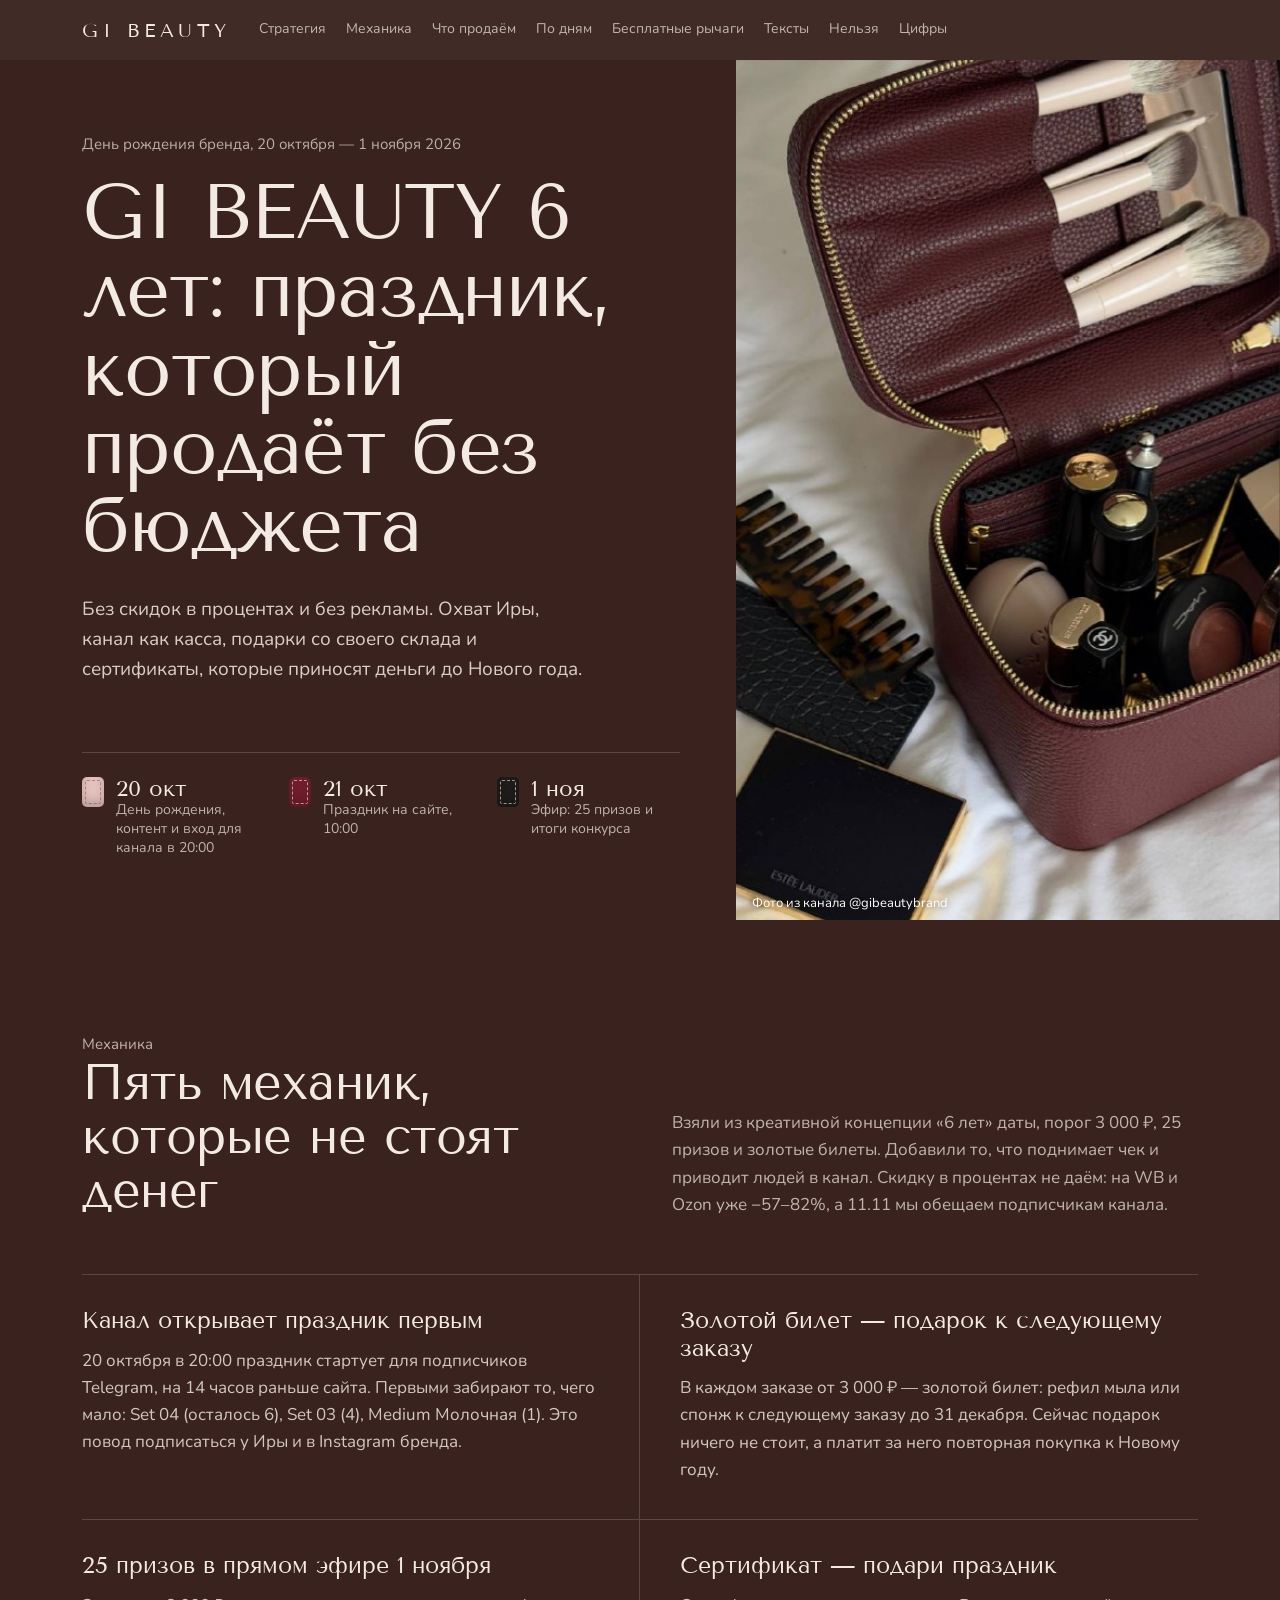
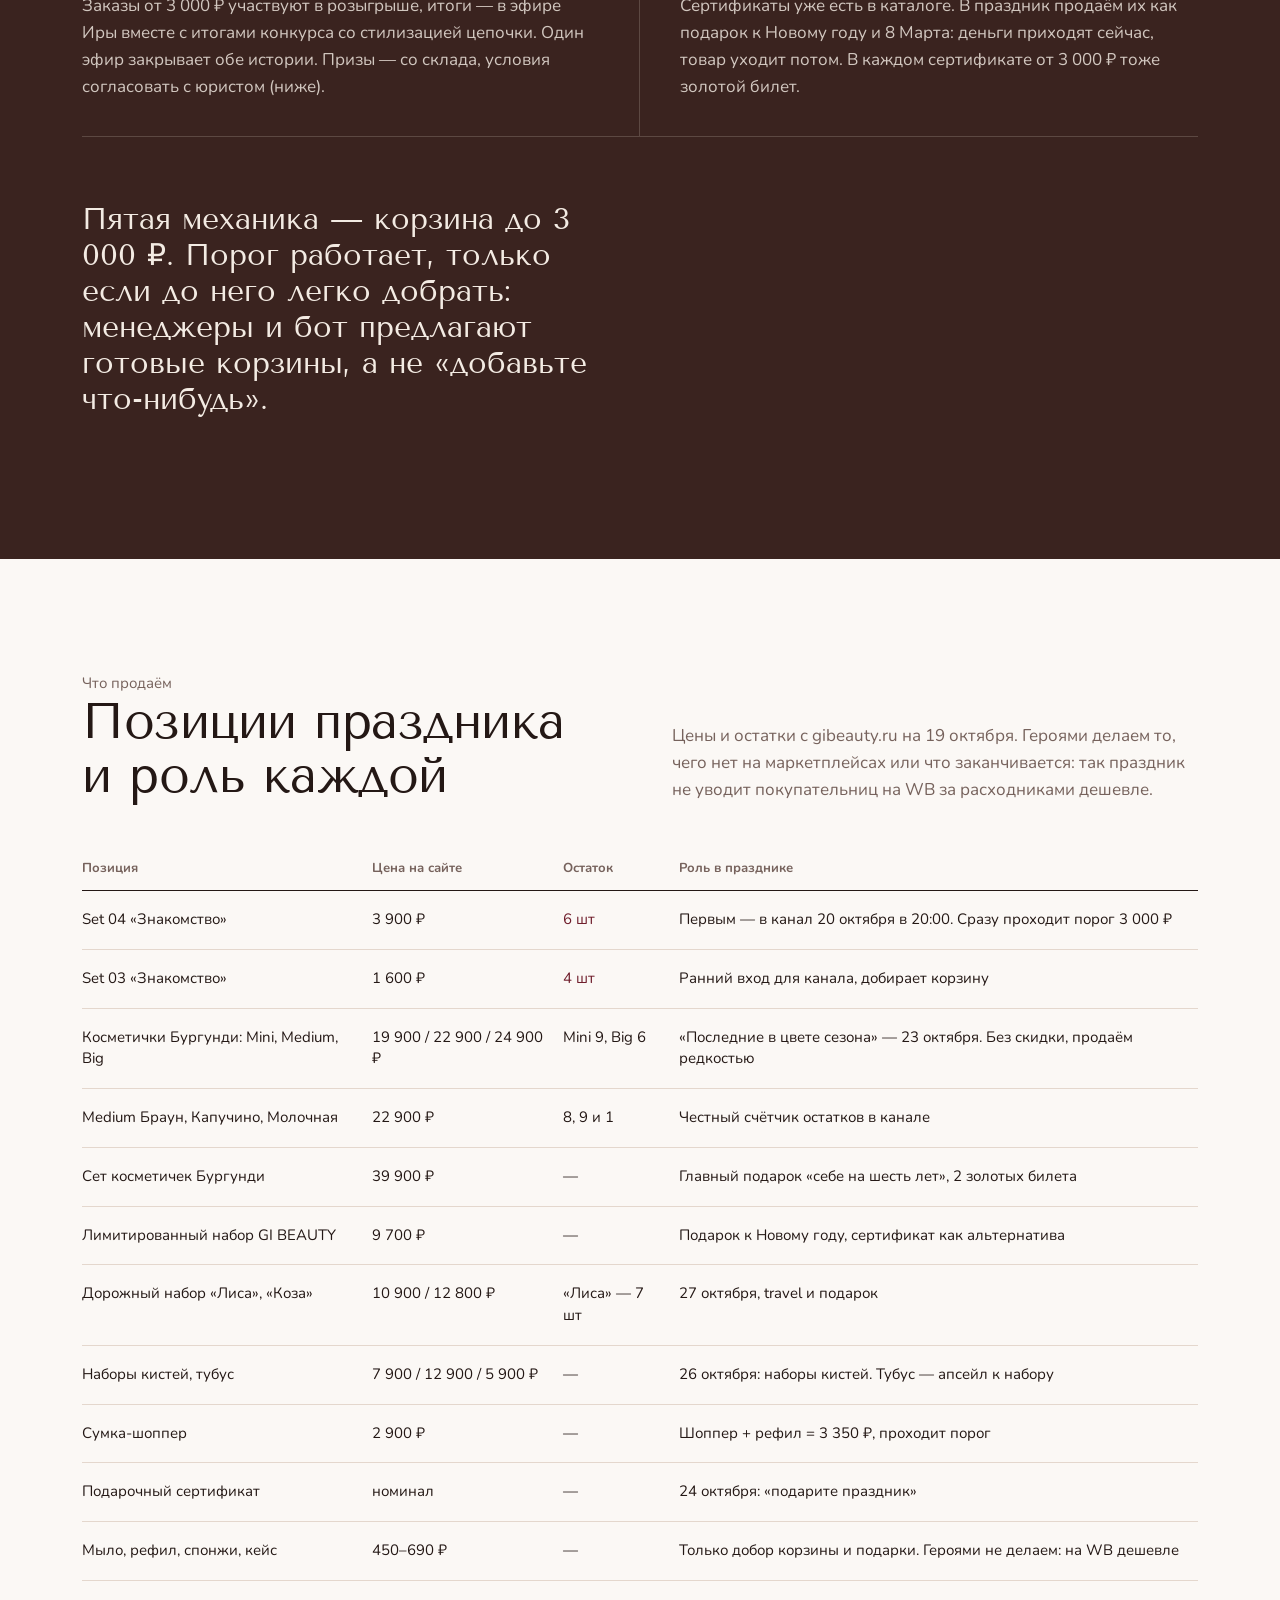
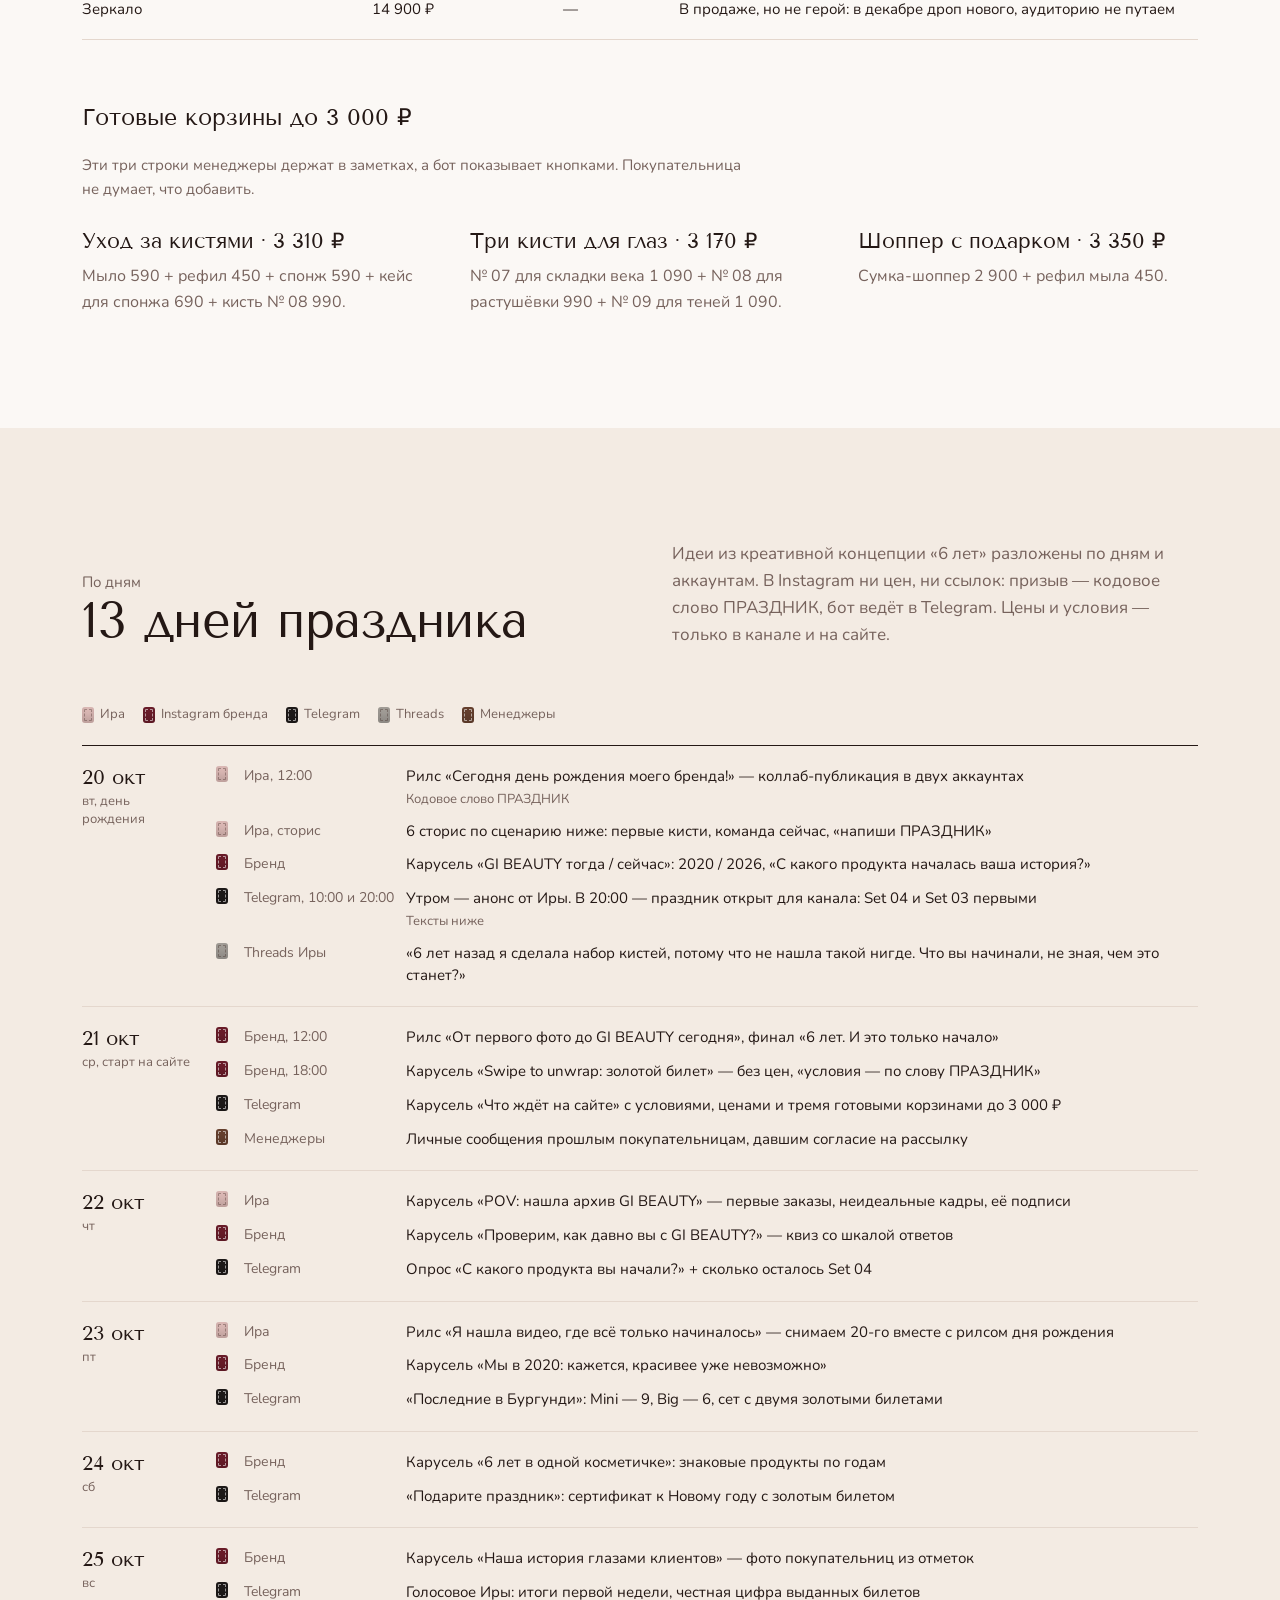
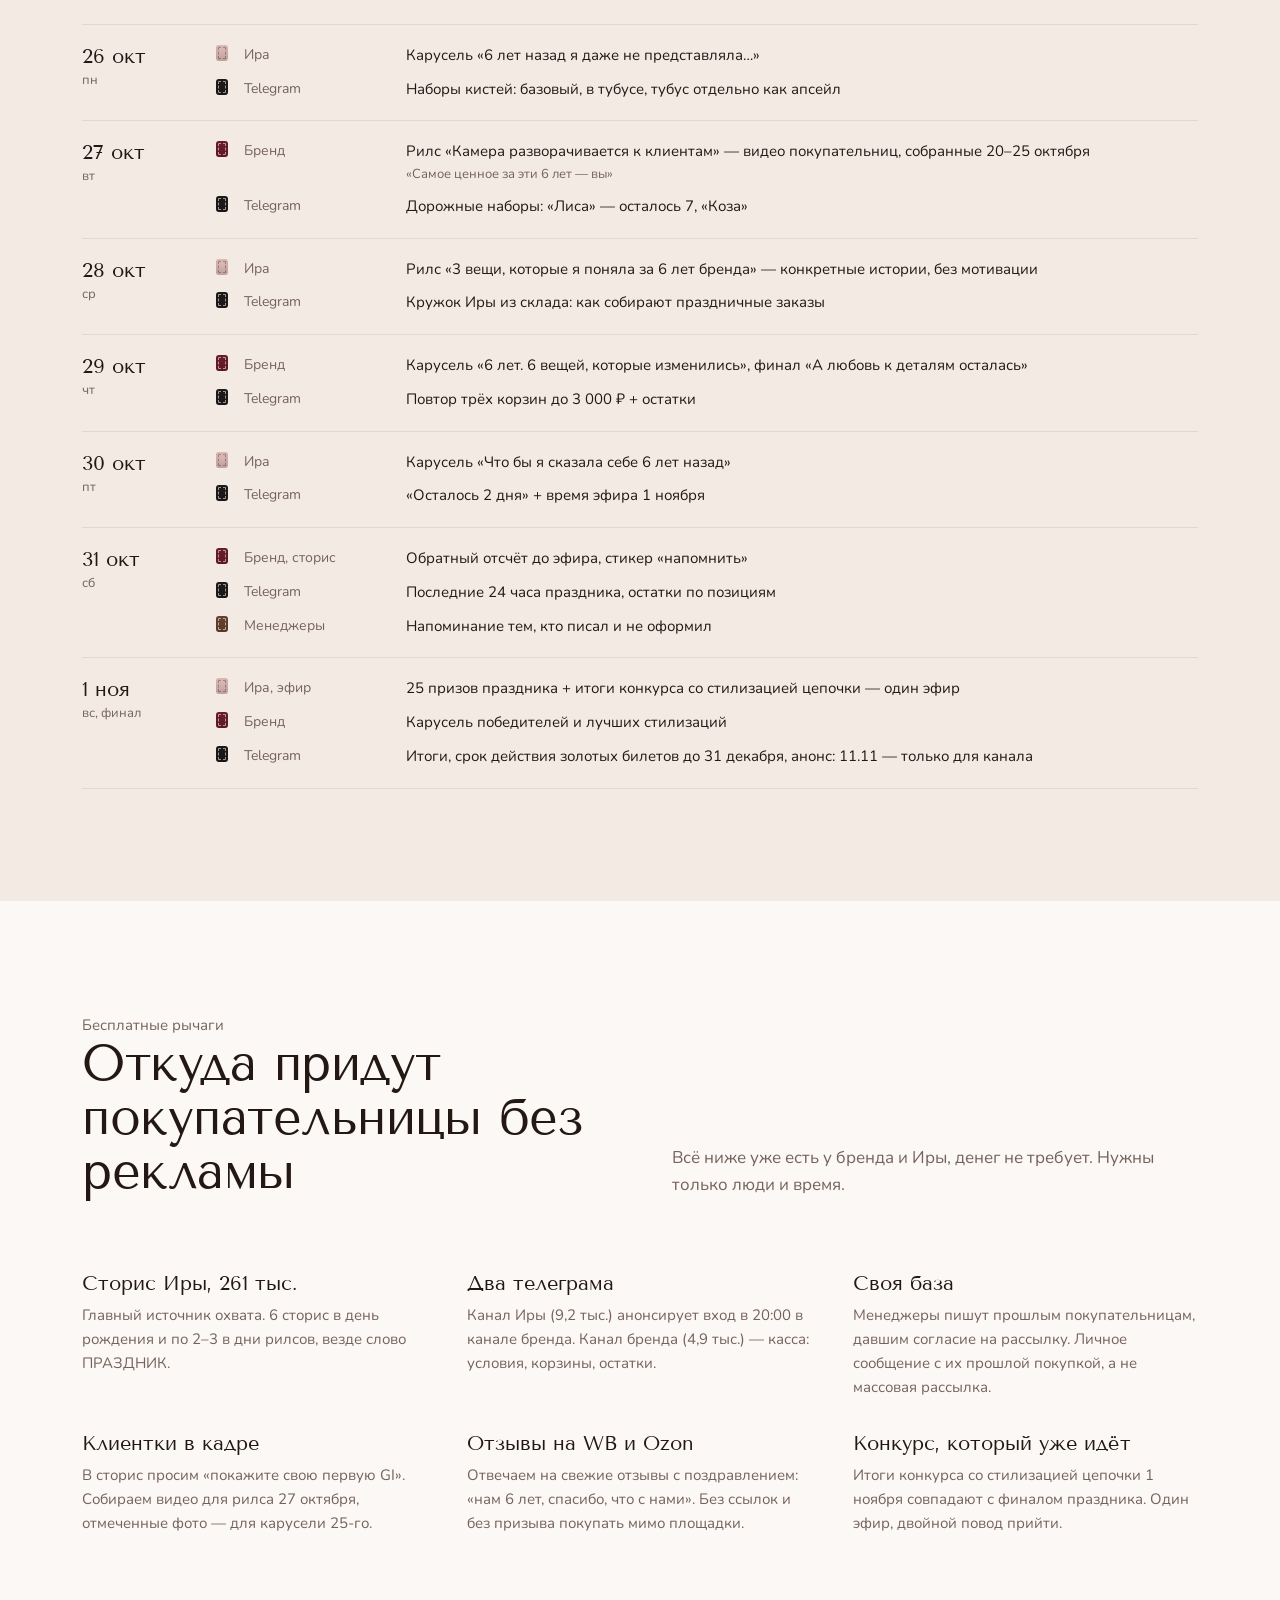
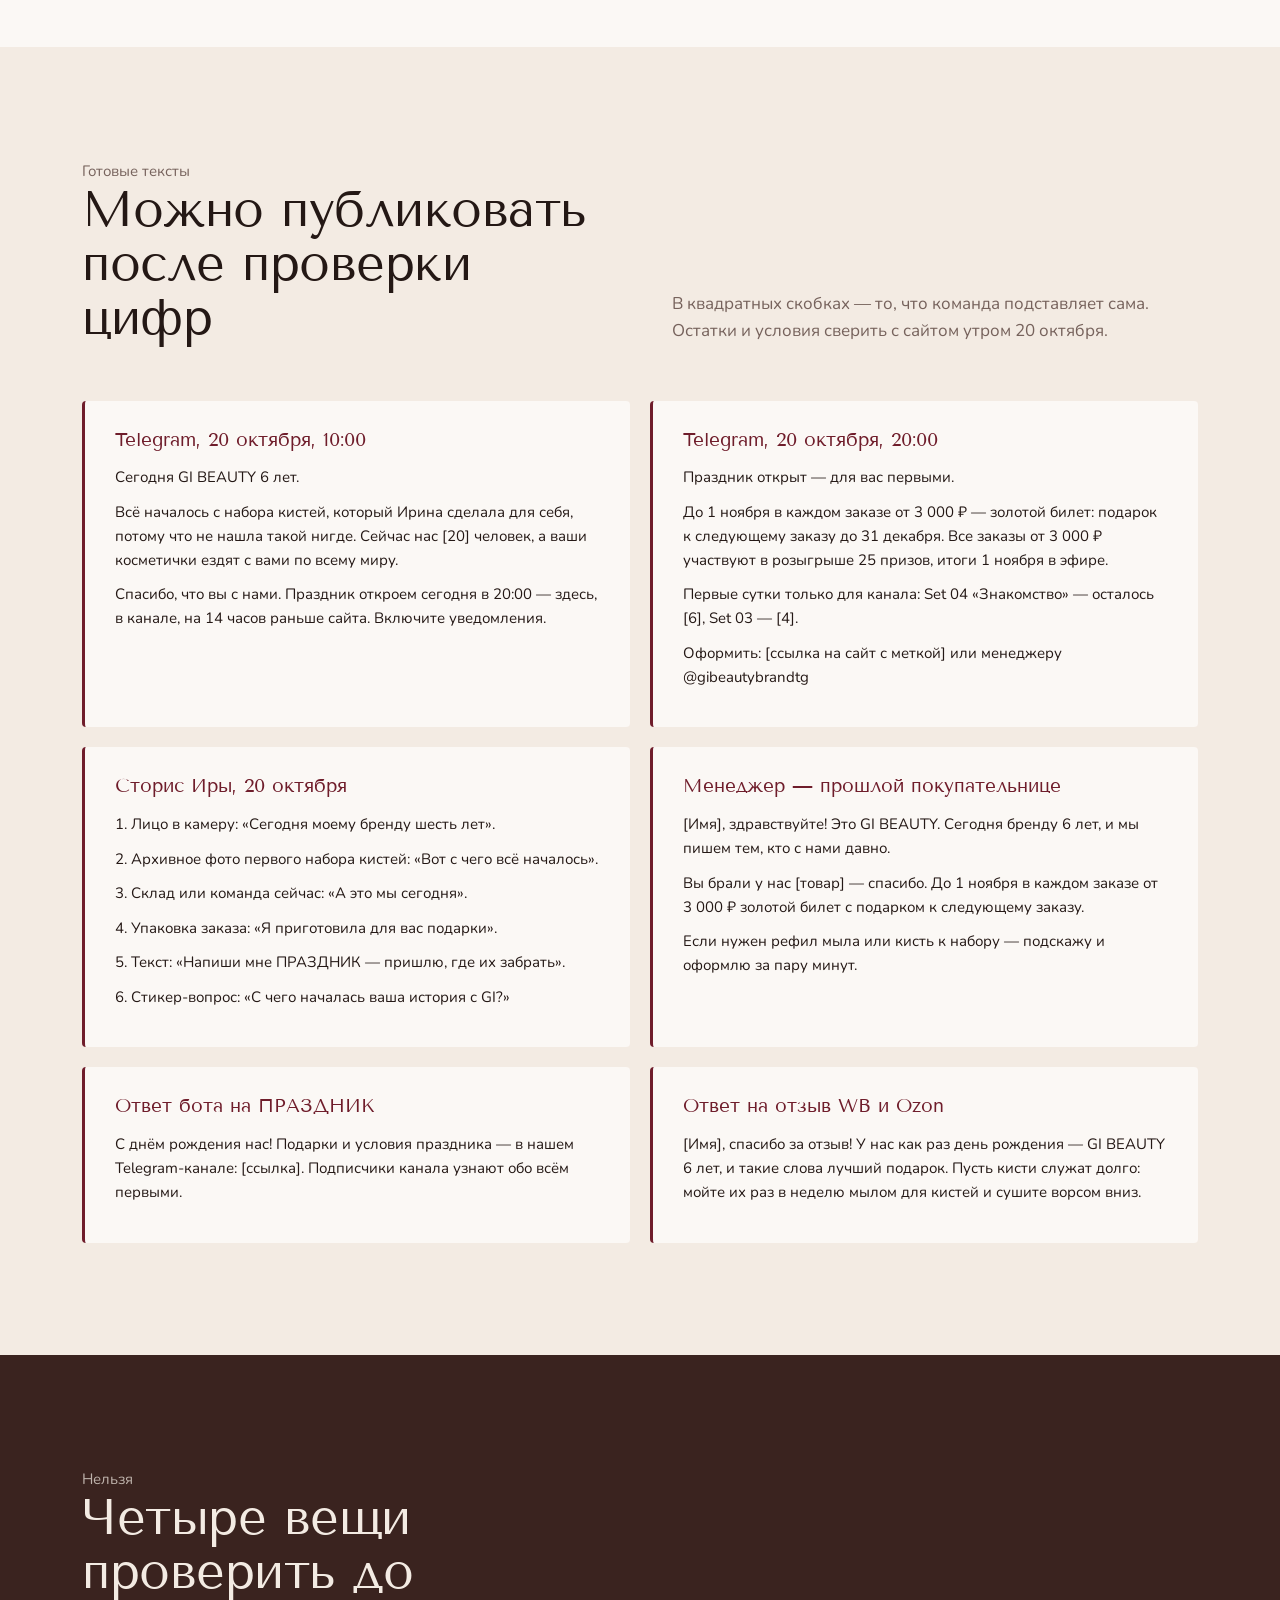
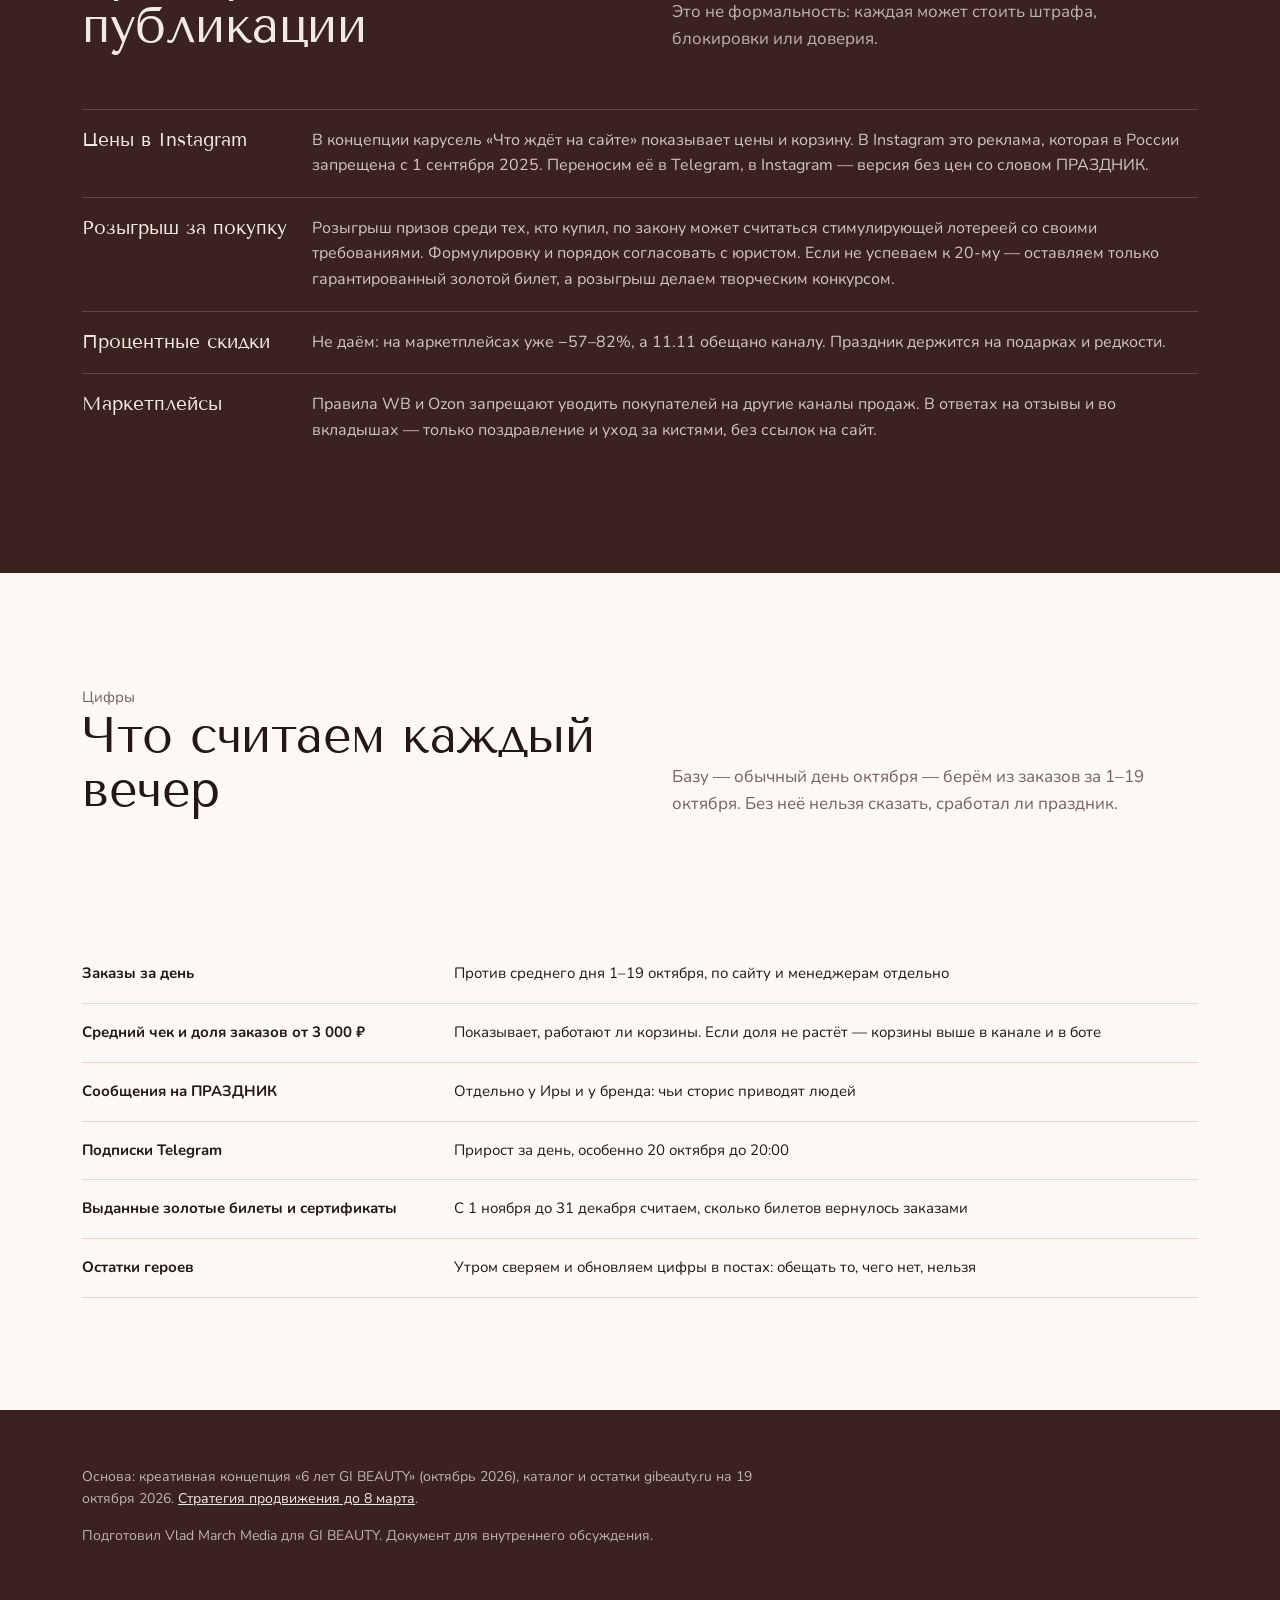
==== 6-let.html @ 8de752f3 "6 лет бренду: план праздника 20.10–1.11 Co-Authored-By: Claude Opus 5.5 <noreply@anthropic.com>" ====
<!doctype html>
<html lang="ru">
<head>
<meta charset="utf-8">
<meta name="viewport" content="width=device-width, initial-scale=1">
<meta name="robots" content="noindex, nofollow">
<title>GI BEAUTY — 6 лет</title>
<meta name="description" content="План дня рождения GI BEAUTY 20 октября — 1 ноября 2026: механики без бюджета, позиции, контент по дням и готовые тексты.">
<link rel="preconnect" href="https://fonts.googleapis.com">
<link rel="preconnect" href="https://fonts.gstatic.com" crossorigin>
<link href="https://fonts.googleapis.com/css2?family=Nunito:wght@400;600;700&family=Tenor+Sans&display=swap" rel="stylesheet">
<link rel="stylesheet" href="style.css?v=6">
</head>
<body>

<header class="top">
  <div class="wrap top-in">
    <a class="mark" href="index.html">GI BEAUTY</a>
    <nav class="nav" aria-label="Разделы">
      <a href="index.html">Стратегия</a>
      <a href="#mech">Механика</a>
      <a href="#items">Что продаём</a>
      <a href="#days-bd">По дням</a>
      <a href="#free">Бесплатные рычаги</a>
      <a href="#texts">Тексты</a>
      <a href="#risks">Нельзя</a>
      <a href="#count">Цифры</a>
    </nav>
  </div>
</header>

<main id="top">

<section class="hero" style="padding:0">
  <div class="hero-in">
    <div class="hero-text">
      <div>
        <p class="hero-kicker">День рождения бренда, 20 октября — 1 ноября 2026</p>
        <h1>GI BEAUTY 6 лет: праздник, который продаёт без бюджета</h1>
        <p class="hero-lead">Без скидок в процентах и без рекламы. Охват Иры, канал как касса, подарки со своего склада и сертификаты, которые приносят деньги до Нового года.</p>
      </div>
      <div class="strip" aria-label="Ключевые даты">
        <div><i class="sw c-ira light"></i><p><b>20 окт</b><span>День рождения, контент и вход для канала в 20:00</span></p></div>
        <div><i class="sw c-ig"></i><p><b>21 окт</b><span>Праздник на сайте, 10:00</span></p></div>
        <div><i class="sw c-tg"></i><p><b>1 ноя</b><span>Эфир: 25 призов и итоги конкурса</span></p></div>
      </div>
    </div>
    <figure class="hero-photo" style="margin:0">
      <img src="img/burgundy-open.jpg" alt="Открытая бордовая косметичка GI BEAUTY с косметикой" width="641" height="800">
      <figcaption>Фото из канала @gibeautybrand</figcaption>
    </figure>
  </div>
</section>

<!-- МЕХАНИКА -->
<section class="dark" id="mech">
  <div class="wrap">
    <div class="sec-head">
      <div><p class="chapter">Механика</p><h2>Пять механик, которые не стоят денег</h2></div>
      <p>Взяли из креативной концепции «6 лет» даты, порог 3 000 ₽, 25 призов и золотые билеты. Добавили то, что поднимает чек и приводит людей в канал. Скидку в процентах не даём: на WB и Ozon уже −57–82%, а 11.11 мы обещаем подписчикам канала.</p>
    </div>
    <div class="theses">
      <article>
        <h3>Канал открывает праздник первым</h3>
        <p>20 октября в 20:00 праздник стартует для подписчиков Telegram, на 14 часов раньше сайта. Первыми забирают то, чего мало: Set 04 (осталось 6), Set 03 (4), Medium Молочная (1). Это повод подписаться у Иры и в Instagram бренда.</p>
      </article>
      <article>
        <h3>Золотой билет — подарок к следующему заказу</h3>
        <p>В каждом заказе от 3 000 ₽ — золотой билет: рефил мыла или спонж к следующему заказу до 31 декабря. Сейчас подарок ничего не стоит, а платит за него повторная покупка к Новому году.</p>
      </article>
      <article>
        <h3>25 призов в прямом эфире 1 ноября</h3>
        <p>Заказы от 3 000 ₽ участвуют в розыгрыше, итоги — в эфире Иры вместе с итогами конкурса со стилизацией цепочки. Один эфир закрывает обе истории. Призы — со склада, условия согласовать с юристом (ниже).</p>
      </article>
      <article>
        <h3>Сертификат — подари праздник</h3>
        <p>Сертификаты уже есть в каталоге. В праздник продаём их как подарок к Новому году и 8 Марта: деньги приходят сейчас, товар уходит потом. В каждом сертификате от 3 000 ₽ тоже золотой билет.</p>
      </article>
    </div>
    <p class="statement" style="font-size:clamp(22px,2.4vw,30px)">Пятая механика — корзина до 3 000 ₽. Порог работает, только если до него легко добрать: менеджеры и бот предлагают готовые корзины, а не «добавьте что-нибудь».</p>
  </div>
</section>

<!-- ЧТО ПРОДАЁМ -->
<section id="items">
  <div class="wrap">
    <div class="sec-head">
      <div><p class="chapter">Что продаём</p><h2>Позиции праздника и роль каждой</h2></div>
      <p>Цены и остатки с gibeauty.ru на 19 октября. Героями делаем то, чего нет на маркетплейсах или что заканчивается: так праздник не уводит покупательниц на WB за расходниками дешевле.</p>
    </div>
    <div class="table-scroll">
      <table>
        <thead><tr><th>Позиция</th><th>Цена на сайте</th><th>Остаток</th><th>Роль в празднике</th></tr></thead>
        <tbody>
          <tr><td>Set 04 «Знакомство»</td><td>3 900 ₽</td><td class="bad">6 шт</td><td>Первым — в канал 20 октября в 20:00. Сразу проходит порог 3 000 ₽</td></tr>
          <tr><td>Set 03 «Знакомство»</td><td>1 600 ₽</td><td class="bad">4 шт</td><td>Ранний вход для канала, добирает корзину</td></tr>
          <tr><td>Косметички Бургунди: Mini, Medium, Big</td><td>19 900 / 22 900 / 24 900 ₽</td><td>Mini 9, Big 6</td><td>«Последние в цвете сезона» — 23 октября. Без скидки, продаём редкостью</td></tr>
          <tr><td>Medium Браун, Капучино, Молочная</td><td>22 900 ₽</td><td>8, 9 и 1</td><td>Честный счётчик остатков в канале</td></tr>
          <tr><td>Сет косметичек Бургунди</td><td>39 900 ₽</td><td>—</td><td>Главный подарок «себе на шесть лет», 2 золотых билета</td></tr>
          <tr><td>Лимитированный набор GI BEAUTY</td><td>9 700 ₽</td><td>—</td><td>Подарок к Новому году, сертификат как альтернатива</td></tr>
          <tr><td>Дорожный набор «Лиса», «Коза»</td><td>10 900 / 12 800 ₽</td><td>«Лиса» — 7 шт</td><td>27 октября, travel и подарок</td></tr>
          <tr><td>Наборы кистей, тубус</td><td>7 900 / 12 900 / 5 900 ₽</td><td>—</td><td>26 октября: наборы кистей. Тубус — апсейл к набору</td></tr>
          <tr><td>Сумка-шоппер</td><td>2 900 ₽</td><td>—</td><td>Шоппер + рефил = 3 350 ₽, проходит порог</td></tr>
          <tr><td>Подарочный сертификат</td><td>номинал</td><td>—</td><td>24 октября: «подарите праздник»</td></tr>
          <tr><td>Мыло, рефил, спонжи, кейс</td><td>450–690 ₽</td><td>—</td><td>Только добор корзины и подарки. Героями не делаем: на WB дешевле</td></tr>
          <tr><td>Зеркало</td><td>14 900 ₽</td><td>—</td><td>В продаже, но не герой: в декабре дроп нового, аудиторию не путаем</td></tr>
        </tbody>
      </table>
    </div>

    <div class="ladder" style="margin-top:64px">
      <h3>Готовые корзины до 3 000 ₽</h3>
      <p class="note">Эти три строки менеджеры держат в заметках, а бот показывает кнопками. Покупательница не думает, что добавить.</p>
      <div class="mech" style="margin-top:28px">
        <div><h3>Уход за кистями · 3 310 ₽</h3><p>Мыло 590 + рефил 450 + спонж 590 + кейс для спонжа 690 + кисть № 08 990.</p></div>
        <div><h3>Три кисти для глаз · 3 170 ₽</h3><p>№ 07 для складки века 1 090 + № 08 для растушёвки 990 + № 09 для теней 1 090.</p></div>
        <div><h3>Шоппер с подарком · 3 350 ₽</h3><p>Сумка-шоппер 2 900 + рефил мыла 450.</p></div>
      </div>
    </div>
  </div>
</section>

<!-- ПО ДНЯМ -->
<section class="cream" id="days-bd">
  <div class="wrap">
    <div class="sec-head">
      <div><p class="chapter">По дням</p><h2>13 дней праздника</h2></div>
      <p>Идеи из креативной концепции «6 лет» разложены по дням и аккаунтам. В Instagram ни цен, ни ссылок: призыв — кодовое слово ПРАЗДНИК, бот ведёт в Telegram. Цены и условия — только в канале и на сайте.</p>
    </div>
    <div class="legend">
      <span><i class="sw sm c-ira light"></i>Ира</span>
      <span><i class="sw sm c-ig"></i>Instagram бренда</span>
      <span><i class="sw sm c-tg"></i>Telegram</span>
      <span><i class="sw sm c-th light"></i>Threads</span>
      <span><i class="sw sm c-pro"></i>Менеджеры</span>
    </div>
    <div class="days">
      <div class="day"><div class="day-date">20 окт<small>вт, день рождения</small></div><div class="items">
        <div class="item"><i class="sw sm c-ira light"></i><span class="where">Ира, 12:00</span><div>Рилс «Сегодня день рождения моего бренда!» — коллаб-публикация в двух аккаунтах<span class="cta">Кодовое слово ПРАЗДНИК</span></div></div>
        <div class="item"><i class="sw sm c-ira light"></i><span class="where">Ира, сторис</span><div>6 сторис по сценарию ниже: первые кисти, команда сейчас, «напиши ПРАЗДНИК»</div></div>
        <div class="item"><i class="sw sm c-ig"></i><span class="where">Бренд</span><div>Карусель «GI BEAUTY тогда / сейчас»: 2020 / 2026, «С какого продукта началась ваша история?»</div></div>
        <div class="item"><i class="sw sm c-tg"></i><span class="where">Telegram, 10:00 и 20:00</span><div>Утром — анонс от Иры. В 20:00 — праздник открыт для канала: Set 04 и Set 03 первыми<span class="cta">Тексты ниже</span></div></div>
        <div class="item"><i class="sw sm c-th light"></i><span class="where">Threads Иры</span><div>«6 лет назад я сделала набор кистей, потому что не нашла такой нигде. Что вы начинали, не зная, чем это станет?»</div></div>
      </div></div>
      <div class="day"><div class="day-date">21 окт<small>ср, старт на сайте</small></div><div class="items">
        <div class="item"><i class="sw sm c-ig"></i><span class="where">Бренд, 12:00</span><div>Рилс «От первого фото до GI BEAUTY сегодня», финал «6 лет. И это только начало»</div></div>
        <div class="item"><i class="sw sm c-ig"></i><span class="where">Бренд, 18:00</span><div>Карусель «Swipe to unwrap: золотой билет» — без цен, «условия — по слову ПРАЗДНИК»</div></div>
        <div class="item"><i class="sw sm c-tg"></i><span class="where">Telegram</span><div>Карусель «Что ждёт на сайте» с условиями, ценами и тремя готовыми корзинами до 3 000 ₽</div></div>
        <div class="item"><i class="sw sm c-pro"></i><span class="where">Менеджеры</span><div>Личные сообщения прошлым покупательницам, давшим согласие на рассылку</div></div>
      </div></div>
      <div class="day"><div class="day-date">22 окт<small>чт</small></div><div class="items">
        <div class="item"><i class="sw sm c-ira light"></i><span class="where">Ира</span><div>Карусель «POV: нашла архив GI BEAUTY» — первые заказы, неидеальные кадры, её подписи</div></div>
        <div class="item"><i class="sw sm c-ig"></i><span class="where">Бренд</span><div>Карусель «Проверим, как давно вы с GI BEAUTY?» — квиз со шкалой ответов</div></div>
        <div class="item"><i class="sw sm c-tg"></i><span class="where">Telegram</span><div>Опрос «С какого продукта вы начали?» + сколько осталось Set 04</div></div>
      </div></div>
      <div class="day"><div class="day-date">23 окт<small>пт</small></div><div class="items">
        <div class="item"><i class="sw sm c-ira light"></i><span class="where">Ира</span><div>Рилс «Я нашла видео, где всё только начиналось» — снимаем 20-го вместе с рилсом дня рождения</div></div>
        <div class="item"><i class="sw sm c-ig"></i><span class="where">Бренд</span><div>Карусель «Мы в 2020: кажется, красивее уже невозможно»</div></div>
        <div class="item"><i class="sw sm c-tg"></i><span class="where">Telegram</span><div>«Последние в Бургунди»: Mini — 9, Big — 6, сет с двумя золотыми билетами</div></div>
      </div></div>
      <div class="day"><div class="day-date">24 окт<small>сб</small></div><div class="items">
        <div class="item"><i class="sw sm c-ig"></i><span class="where">Бренд</span><div>Карусель «6 лет в одной косметичке»: знаковые продукты по годам</div></div>
        <div class="item"><i class="sw sm c-tg"></i><span class="where">Telegram</span><div>«Подарите праздник»: сертификат к Новому году с золотым билетом</div></div>
      </div></div>
      <div class="day"><div class="day-date">25 окт<small>вс</small></div><div class="items">
        <div class="item"><i class="sw sm c-ig"></i><span class="where">Бренд</span><div>Карусель «Наша история глазами клиентов» — фото покупательниц из отметок</div></div>
        <div class="item"><i class="sw sm c-tg"></i><span class="where">Telegram</span><div>Голосовое Иры: итоги первой недели, честная цифра выданных билетов</div></div>
      </div></div>
      <div class="day"><div class="day-date">26 окт<small>пн</small></div><div class="items">
        <div class="item"><i class="sw sm c-ira light"></i><span class="where">Ира</span><div>Карусель «6 лет назад я даже не представляла…»</div></div>
        <div class="item"><i class="sw sm c-tg"></i><span class="where">Telegram</span><div>Наборы кистей: базовый, в тубусе, тубус отдельно как апсейл</div></div>
      </div></div>
      <div class="day"><div class="day-date">27 окт<small>вт</small></div><div class="items">
        <div class="item"><i class="sw sm c-ig"></i><span class="where">Бренд</span><div>Рилс «Камера разворачивается к клиентам» — видео покупательниц, собранные 20–25 октября<span class="cta">«Самое ценное за эти 6 лет — вы»</span></div></div>
        <div class="item"><i class="sw sm c-tg"></i><span class="where">Telegram</span><div>Дорожные наборы: «Лиса» — осталось 7, «Коза»</div></div>
      </div></div>
      <div class="day"><div class="day-date">28 окт<small>ср</small></div><div class="items">
        <div class="item"><i class="sw sm c-ira light"></i><span class="where">Ира</span><div>Рилс «3 вещи, которые я поняла за 6 лет бренда» — конкретные истории, без мотивации</div></div>
        <div class="item"><i class="sw sm c-tg"></i><span class="where">Telegram</span><div>Кружок Иры из склада: как собирают праздничные заказы</div></div>
      </div></div>
      <div class="day"><div class="day-date">29 окт<small>чт</small></div><div class="items">
        <div class="item"><i class="sw sm c-ig"></i><span class="where">Бренд</span><div>Карусель «6 лет. 6 вещей, которые изменились», финал «А любовь к деталям осталась»</div></div>
        <div class="item"><i class="sw sm c-tg"></i><span class="where">Telegram</span><div>Повтор трёх корзин до 3 000 ₽ + остатки</div></div>
      </div></div>
      <div class="day"><div class="day-date">30 окт<small>пт</small></div><div class="items">
        <div class="item"><i class="sw sm c-ira light"></i><span class="where">Ира</span><div>Карусель «Что бы я сказала себе 6 лет назад»</div></div>
        <div class="item"><i class="sw sm c-tg"></i><span class="where">Telegram</span><div>«Осталось 2 дня» + время эфира 1 ноября</div></div>
      </div></div>
      <div class="day"><div class="day-date">31 окт<small>сб</small></div><div class="items">
        <div class="item"><i class="sw sm c-ig"></i><span class="where">Бренд, сторис</span><div>Обратный отсчёт до эфира, стикер «напомнить»</div></div>
        <div class="item"><i class="sw sm c-tg"></i><span class="where">Telegram</span><div>Последние 24 часа праздника, остатки по позициям</div></div>
        <div class="item"><i class="sw sm c-pro"></i><span class="where">Менеджеры</span><div>Напоминание тем, кто писал и не оформил</div></div>
      </div></div>
      <div class="day"><div class="day-date">1 ноя<small>вс, финал</small></div><div class="items">
        <div class="item"><i class="sw sm c-ira light"></i><span class="where">Ира, эфир</span><div>25 призов праздника + итоги конкурса со стилизацией цепочки — один эфир</div></div>
        <div class="item"><i class="sw sm c-ig"></i><span class="where">Бренд</span><div>Карусель победителей и лучших стилизаций</div></div>
        <div class="item"><i class="sw sm c-tg"></i><span class="where">Telegram</span><div>Итоги, срок действия золотых билетов до 31 декабря, анонс: 11.11 — только для канала</div></div>
      </div></div>
    </div>
  </div>
</section>

<!-- БЕСПЛАТНЫЕ РЫЧАГИ -->
<section id="free">
  <div class="wrap">
    <div class="sec-head">
      <div><p class="chapter">Бесплатные рычаги</p><h2>Откуда придут покупательницы без рекламы</h2></div>
      <p>Всё ниже уже есть у бренда и Иры, денег не требует. Нужны только люди и время.</p>
    </div>
    <div class="auto">
      <div><h3>Сторис Иры, 261 тыс.</h3><p>Главный источник охвата. 6 сторис в день рождения и по 2–3 в дни рилсов, везде слово ПРАЗДНИК.</p></div>
      <div><h3>Два телеграма</h3><p>Канал Иры (9,2 тыс.) анонсирует вход в 20:00 в канале бренда. Канал бренда (4,9 тыс.) — касса: условия, корзины, остатки.</p></div>
      <div><h3>Своя база</h3><p>Менеджеры пишут прошлым покупательницам, давшим согласие на рассылку. Личное сообщение с их прошлой покупкой, а не массовая рассылка.</p></div>
      <div><h3>Клиентки в кадре</h3><p>В сторис просим «покажите свою первую GI». Собираем видео для рилса 27 октября, отмеченные фото — для карусели 25-го.</p></div>
      <div><h3>Отзывы на WB и Ozon</h3><p>Отвечаем на свежие отзывы с поздравлением: «нам 6 лет, спасибо, что с нами». Без ссылок и без призыва покупать мимо площадки.</p></div>
      <div><h3>Конкурс, который уже идёт</h3><p>Итоги конкурса со стилизацией цепочки 1 ноября совпадают с финалом праздника. Один эфир, двойной повод прийти.</p></div>
    </div>
  </div>
</section>

<!-- ТЕКСТЫ -->
<section class="cream" id="texts">
  <div class="wrap">
    <div class="sec-head">
      <div><p class="chapter">Готовые тексты</p><h2>Можно публиковать после проверки цифр</h2></div>
      <p>В квадратных скобках — то, что команда подставляет сама. Остатки и условия сверить с сайтом утром 20 октября.</p>
    </div>
    <div class="copies">
      <article class="copy">
        <h3>Telegram, 20 октября, 10:00</h3>
        <p>Сегодня GI BEAUTY 6 лет.</p>
        <p>Всё началось с набора кистей, который Ирина сделала для себя, потому что не нашла такой нигде. Сейчас нас [20] человек, а ваши косметички ездят с вами по всему миру.</p>
        <p>Спасибо, что вы с нами. Праздник откроем сегодня в 20:00 — здесь, в канале, на 14 часов раньше сайта. Включите уведомления.</p>
      </article>
      <article class="copy">
        <h3>Telegram, 20 октября, 20:00</h3>
        <p>Праздник открыт — для вас первыми.</p>
        <p>До 1 ноября в каждом заказе от 3 000 ₽ — золотой билет: подарок к следующему заказу до 31 декабря. Все заказы от 3 000 ₽ участвуют в розыгрыше 25 призов, итоги 1 ноября в эфире.</p>
        <p>Первые сутки только для канала: Set 04 «Знакомство» — осталось [6], Set 03 — [4].</p>
        <p>Оформить: [ссылка на сайт с меткой] или менеджеру @gibeautybrandtg</p>
      </article>
      <article class="copy">
        <h3>Сторис Иры, 20 октября</h3>
        <p>1. Лицо в камеру: «Сегодня моему бренду шесть лет».</p>
        <p>2. Архивное фото первого набора кистей: «Вот с чего всё началось».</p>
        <p>3. Склад или команда сейчас: «А это мы сегодня».</p>
        <p>4. Упаковка заказа: «Я приготовила для вас подарки».</p>
        <p>5. Текст: «Напиши мне ПРАЗДНИК — пришлю, где их забрать».</p>
        <p>6. Стикер-вопрос: «С чего началась ваша история с GI?»</p>
      </article>
      <article class="copy">
        <h3>Менеджер — прошлой покупательнице</h3>
        <p>[Имя], здравствуйте! Это GI BEAUTY. Сегодня бренду 6 лет, и мы пишем тем, кто с нами давно.</p>
        <p>Вы брали у нас [товар] — спасибо. До 1 ноября в каждом заказе от 3 000 ₽ золотой билет с подарком к следующему заказу.</p>
        <p>Если нужен рефил мыла или кисть к набору — подскажу и оформлю за пару минут.</p>
      </article>
      <article class="copy">
        <h3>Ответ бота на ПРАЗДНИК</h3>
        <p>С днём рождения нас! Подарки и условия праздника — в нашем Telegram-канале: [ссылка]. Подписчики канала узнают обо всём первыми.</p>
      </article>
      <article class="copy">
        <h3>Ответ на отзыв WB и Ozon</h3>
        <p>[Имя], спасибо за отзыв! У нас как раз день рождения — GI BEAUTY 6 лет, и такие слова лучший подарок. Пусть кисти служат долго: мойте их раз в неделю мылом для кистей и сушите ворсом вниз.</p>
      </article>
    </div>
  </div>
</section>

<!-- НЕЛЬЗЯ -->
<section class="dark" id="risks">
  <div class="wrap">
    <div class="sec-head">
      <div><p class="chapter">Нельзя</p><h2>Четыре вещи проверить до публикации</h2></div>
      <p>Это не формальность: каждая может стоить штрафа, блокировки или доверия.</p>
    </div>
    <ul class="rules">
      <li><b>Цены в Instagram</b><span>В концепции карусель «Что ждёт на сайте» показывает цены и корзину. В Instagram это реклама, которая в России запрещена с 1 сентября 2025. Переносим её в Telegram, в Instagram — версия без цен со словом ПРАЗДНИК.</span></li>
      <li><b>Розыгрыш за покупку</b><span>Розыгрыш призов среди тех, кто купил, по закону может считаться стимулирующей лотереей со своими требованиями. Формулировку и порядок согласовать с юристом. Если не успеваем к 20-му — оставляем только гарантированный золотой билет, а розыгрыш делаем творческим конкурсом.</span></li>
      <li><b>Процентные скидки</b><span>Не даём: на маркетплейсах уже −57–82%, а 11.11 обещано каналу. Праздник держится на подарках и редкости.</span></li>
      <li><b>Маркетплейсы</b><span>Правила WB и Ozon запрещают уводить покупателей на другие каналы продаж. В ответах на отзывы и во вкладышах — только поздравление и уход за кистями, без ссылок на сайт.</span></li>
    </ul>
  </div>
</section>

<!-- ЦИФРЫ -->
<section id="count">
  <div class="wrap">
    <div class="sec-head">
      <div><p class="chapter">Цифры</p><h2>Что считаем каждый вечер</h2></div>
      <p>Базу — обычный день октября — берём из заказов за 1–19 октября. Без неё нельзя сказать, сработал ли праздник.</p>
    </div>
    <div class="table-scroll">
      <table class="decide">
        <tbody>
          <tr><td>Заказы за день</td><td>Против среднего дня 1–19 октября, по сайту и менеджерам отдельно</td></tr>
          <tr><td>Средний чек и доля заказов от 3 000 ₽</td><td>Показывает, работают ли корзины. Если доля не растёт — корзины выше в канале и в боте</td></tr>
          <tr><td>Сообщения на ПРАЗДНИК</td><td>Отдельно у Иры и у бренда: чьи сторис приводят людей</td></tr>
          <tr><td>Подписки Telegram</td><td>Прирост за день, особенно 20 октября до 20:00</td></tr>
          <tr><td>Выданные золотые билеты и сертификаты</td><td>С 1 ноября до 31 декабря считаем, сколько билетов вернулось заказами</td></tr>
          <tr><td>Остатки героев</td><td>Утром сверяем и обновляем цифры в постах: обещать то, чего нет, нельзя</td></tr>
        </tbody>
      </table>
    </div>
  </div>
</section>

</main>

<footer>
  <div class="wrap">
    <p>Основа: креативная концепция «6 лет GI BEAUTY» (октябрь 2026), каталог и остатки gibeauty.ru на 19 октября 2026. <a href="index.html">Стратегия продвижения до 8 марта</a>.</p>
    <p>Подготовил Vlad March Media для GI BEAUTY. Документ для внутреннего обсуждения.</p>
  </div>
</footer>

</body>
</html>
---- style.css ----
:root {
  --choc: #3a231f;
  --choc-2: #4b2f29;
  --cream: #f3ebe3;
  --paper: #fbf8f5;
  --burgundy: #6f1d2b;
  --camel: #b4875f;
  --ink: #241815;
  --muted: #76625c;
  --line: #e4d7cd;
  --line-dark: rgba(243, 235, 227, 0.18);

  /* кожа: цвета косметичек из каталога */
  --leather-burgundy: #6f1d2b;
  --leather-black: #1f1b1a;
  --leather-cappuccino: #a6846c;
  --leather-white: #efe8df;
  --leather-brown: #6b4330;
  --leather-grey: #a9a49e;
  --leather-pink: #e5c1bd;
  --leather-beige: #d8c2a4;

  --display: "Tenor Sans", "Times New Roman", serif;
  --text: "Nunito", system-ui, sans-serif;
  --wrap: 1180px;
}

* { box-sizing: border-box; }
html { scroll-behavior: smooth; scroll-padding-top: 76px; }
@media (prefers-reduced-motion: reduce) { html { scroll-behavior: auto; } }

body {
  margin: 0;
  background: var(--paper);
  color: var(--ink);
  font: 400 17px/1.6 var(--text);
  -webkit-font-smoothing: antialiased;
}

img { display: block; max-width: 100%; height: auto; }
.format img { width: 100%; }
a { color: inherit; }
:focus-visible { outline: 2px solid var(--camel); outline-offset: 3px; }

h1, h2, h3 { font-family: var(--display); font-weight: 400; margin: 0; }
h2 { font-size: clamp(30px, 4.2vw, 50px); line-height: 1.08; letter-spacing: -0.01em; max-width: 18ch; }
h3 { font-size: 23px; line-height: 1.2; }
p { margin: 0 0 1em; }

.wrap { max-width: var(--wrap); margin: 0 auto; padding: 0 32px; }

/* шапка */

.top {
  position: sticky; top: 0; z-index: 20;
  background: rgba(58, 35, 31, 0.96);
  color: var(--cream);
  backdrop-filter: blur(8px);
}
.top-in { display: flex; align-items: center; gap: 28px; height: 60px; }
.mark { font: 400 19px/1 var(--display); letter-spacing: 0.24em; text-decoration: none; white-space: nowrap; }
.nav { display: flex; gap: 20px; overflow-x: auto; scrollbar-width: none; font-size: 14px; }
.nav::-webkit-scrollbar { display: none; }
.nav a { text-decoration: none; opacity: 0.72; white-space: nowrap; padding: 4px 0; border-bottom: 1px solid transparent; }
.nav a:hover, .nav a.on { opacity: 1; border-bottom-color: var(--camel); }

/* первый экран */

.hero { background: var(--choc); color: var(--cream); overflow: hidden; }
.hero-in { display: grid; grid-template-columns: 1.15fr 0.85fr; min-height: calc(100vh - 60px); max-height: 860px; }
.hero-text { padding: 72px 56px 56px max(32px, calc((100vw - var(--wrap)) / 2 + 32px)); display: flex; flex-direction: column; justify-content: space-between; gap: 48px; }
.hero-kicker { font-size: 15px; opacity: 0.7; margin: 0; }
.hero h1 { font-size: clamp(40px, 6vw, 84px); line-height: 1.02; letter-spacing: -0.015em; max-width: 12ch; margin-top: 18px; }
.hero-lead { font-size: 19px; max-width: 46ch; opacity: 0.86; margin-top: 28px; }
.hero-photo { position: relative; }
.hero-photo img { width: 100%; height: 100%; object-fit: cover; }
.hero-photo figcaption { position: absolute; left: 16px; bottom: 14px; font-size: 13px; color: #fff; text-shadow: 0 1px 6px rgba(0,0,0,.5); }

.strip { display: grid; grid-template-columns: repeat(3, minmax(0, 1fr)); gap: 18px 24px; border-top: 1px solid var(--line-dark); padding-top: 24px; }
.strip div { display: flex; gap: 12px; align-items: flex-start; font-size: 14px; line-height: 1.35; }
.strip b { display: block; font: 400 22px/1.1 var(--display); }
.strip span { opacity: 0.72; }

/* образец кожи со строчкой */

.sw {
  flex: none; display: inline-block; width: 22px; height: 30px; border-radius: 5px;
  background: var(--c, var(--leather-brown));
  outline: 1px dashed rgba(255, 255, 255, 0.55); outline-offset: -4px;
  box-shadow: inset 0 -6px 10px rgba(0, 0, 0, 0.18);
}
.sw.light { outline-color: rgba(58, 35, 31, 0.35); }
.sw.sm { width: 12px; height: 16px; border-radius: 3px; outline-offset: -3px; vertical-align: -2px; }

.c-ig { --c: var(--leather-burgundy); }
.c-ira { --c: var(--leather-pink); }
.c-tg { --c: var(--leather-black); }
.c-yt { --c: var(--leather-cappuccino); }
.c-th { --c: var(--leather-grey); }
.c-vk { --c: var(--leather-beige); }
.c-pin { --c: var(--leather-white); }
.c-pro { --c: var(--leather-brown); }
.c-mp { --c: #8a5a44; }

/* секции */

section { padding: 112px 0; }
section.cream { background: var(--cream); }
section.dark { background: var(--choc); color: var(--cream); }
.sec-head { display: grid; grid-template-columns: 1fr 1fr; gap: 32px 64px; align-items: end; margin-bottom: 56px; }
.sec-head p { color: var(--muted); max-width: 52ch; margin: 0; }
.dark .sec-head p { color: rgba(243, 235, 227, 0.72); }
.chapter { font-size: 15px; color: var(--camel); margin: 0 0 14px; }

/* коротко */

.theses { display: grid; grid-template-columns: repeat(2, minmax(0, 1fr)); gap: 0; border-top: 1px solid var(--line-dark); }
.theses article { padding: 32px 40px 36px 0; border-bottom: 1px solid var(--line-dark); }
.theses article:nth-child(odd) { border-right: 1px solid var(--line-dark); }
.theses article:nth-child(even) { padding-left: 40px; padding-right: 0; }
.theses h3 { margin-bottom: 12px; }
.theses p { opacity: 0.82; margin: 0; max-width: 54ch; }

/* аудит */

.table-scroll { overflow-x: auto; -webkit-overflow-scrolling: touch; }
table { width: 100%; border-collapse: collapse; font-size: 15px; line-height: 1.45; }
th { text-align: left; font-weight: 700; color: var(--muted); font-size: 13px; padding: 0 16px 12px 0; border-bottom: 1px solid var(--ink); vertical-align: bottom; }
td { padding: 18px 16px 18px 0; border-bottom: 1px solid var(--line); vertical-align: top; }
td:first-child { min-width: 180px; }
.audit td:nth-child(2) { min-width: 150px; }
.audit td:nth-child(3), .audit td:nth-child(4) { min-width: 230px; }
.audit td:last-child { min-width: 190px; font-weight: 600; }
.pl { display: flex; gap: 10px; align-items: flex-start; font-weight: 700; }
.pl small { display: block; font-weight: 400; color: var(--muted); }
.num { font: 400 20px/1.15 var(--display); display: block; }
.bad { color: var(--burgundy); }

.findings { display: grid; grid-template-columns: repeat(3, minmax(0, 1fr)); gap: 24px; margin-top: 64px; }
.finding { border-top: 3px solid var(--ink); padding-top: 18px; }
.finding h3 { font-size: 21px; margin-bottom: 10px; }
.finding p { color: var(--muted); font-size: 16px; }

.proof { display: grid; grid-template-columns: 300px 1fr; gap: 48px; margin-top: 72px; align-items: center; }
.proof img { border-radius: 4px; aspect-ratio: 3 / 4; object-fit: cover; width: 100%; }
.proof blockquote { margin: 0; font: 400 clamp(24px, 2.6vw, 34px)/1.25 var(--display); max-width: 26ch; }
.proof p { color: var(--muted); max-width: 56ch; margin-top: 20px; }

/* две орбиты */

.orbit { display: grid; grid-template-columns: 1fr 120px 1fr; gap: 0; align-items: stretch; }
.side { padding: 36px; border: 1px solid var(--line-dark); border-radius: 4px; }
.side h3 { font-size: 30px; margin: 10px 0 6px; }
.side .role { color: var(--camel); margin-bottom: 22px; }
.side ul { margin: 0; padding: 0; list-style: none; }
.side li { padding: 9px 0; border-top: 1px solid var(--line-dark); font-size: 16px; opacity: 0.88; }
.flows { display: flex; flex-direction: column; justify-content: center; gap: 28px; padding: 0 10px; font-size: 13px; text-align: center; opacity: 0.8; }
.flows span { display: block; font: 400 26px/1 var(--display); color: var(--camel); }
.statement { margin-top: 64px; font: 400 clamp(26px, 3.2vw, 40px)/1.2 var(--display); max-width: 30ch; }
.statement-note { margin-top: 18px; opacity: 0.7; max-width: 60ch; }

/* форматы */

.formats { display: grid; grid-template-columns: repeat(2, minmax(0, 1fr)); gap: 56px 48px; }
.format { display: grid; grid-template-columns: 150px 1fr; gap: 24px; align-items: start; }
.format img { aspect-ratio: 3 / 4; object-fit: cover; border-radius: 4px; }
.format .tag { font-size: 13px; color: var(--muted); margin-bottom: 8px; display: flex; gap: 8px; align-items: center; flex-wrap: wrap; }
.format h3 { margin-bottom: 10px; }
.format p { font-size: 16px; margin-bottom: 10px; }
.hook { font-style: italic; color: var(--burgundy); }
.noimg { grid-template-columns: 1fr; }

.palette { margin-top: 88px; display: grid; grid-template-columns: 0.9fr 1.1fr; gap: 48px; align-items: center; }
.chips { display: flex; flex-wrap: wrap; gap: 14px 22px; margin-top: 18px; }
.chips span { display: inline-flex; gap: 10px; align-items: center; font-size: 15px; }
.chips .sw { width: 28px; height: 38px; }

.season { margin-top: 88px; }
.season table td:first-child { min-width: 130px; font-weight: 700; }
.season td:nth-child(2) { min-width: 180px; font-family: var(--display); font-size: 19px; }
.season td:nth-child(3) { min-width: 320px; }

/* площадки */

.platforms { display: grid; grid-template-columns: repeat(2, minmax(0, 1fr)); gap: 20px; }
.platform { background: var(--paper); border-radius: 4px; padding: 30px 32px; display: grid; grid-template-columns: 30px 1fr; gap: 0 18px; }
.platform h3 { font-size: 24px; }
.platform .now { color: var(--muted); font-size: 14px; margin: 4px 0 16px; }
.platform dl { margin: 0; display: grid; grid-template-columns: 92px 1fr; gap: 8px 14px; font-size: 15px; }
.platform dt { color: var(--muted); }
.platform dd { margin: 0; }
.platform.main { grid-column: 1 / -1; }
.platform.main dl { grid-template-columns: 92px 1fr 92px 1fr; }
.prio { display: inline-block; margin-left: 8px; font: 700 12px/1 var(--text); padding: 4px 8px; border-radius: 20px; background: var(--choc); color: var(--cream); vertical-align: 5px; }
.prio.low { background: transparent; color: var(--muted); border: 1px solid var(--line); }

/* контент-план */

.template td { font-size: 14px; min-width: 150px; }
.template td:first-child { min-width: 70px; font-weight: 700; }
.template th .sw { margin-right: 6px; }

.weeks { margin-top: 88px; }
.tabs { display: flex; gap: 8px; flex-wrap: wrap; margin: 24px 0 8px; }
.tabs button {
  border: 1px solid var(--line); background: transparent; border-radius: 30px; padding: 10px 18px;
  cursor: pointer; font-size: 15px; text-align: left; line-height: 1.25;
}
.tabs button small { display: block; color: var(--muted); font-size: 12px; }
.tabs button[aria-selected="true"] { background: var(--choc); color: var(--cream); border-color: var(--choc); }
.tabs button[aria-selected="true"] small { color: rgba(243, 235, 227, 0.7); }
.week-goal { color: var(--muted); max-width: 70ch; margin: 18px 0 28px; }
.legend { display: flex; flex-wrap: wrap; gap: 8px 18px; font-size: 13px; color: var(--muted); margin-bottom: 20px; }
.legend span { display: inline-flex; gap: 6px; align-items: center; }

.days { display: grid; gap: 0; border-top: 1px solid var(--ink); }
.day { display: grid; grid-template-columns: 110px 1fr; gap: 24px; padding: 20px 0; border-bottom: 1px solid var(--line); }
.day-date { font: 400 20px/1.1 var(--display); }
.day-date small { display: block; font: 400 13px/1.4 var(--text); color: var(--muted); margin-top: 4px; }
.items { display: grid; gap: 12px; }
.item { display: grid; grid-template-columns: 16px 150px 1fr; gap: 12px; font-size: 15px; line-height: 1.45; }
.item .where { color: var(--muted); font-size: 14px; }
.item .cta { display: block; color: var(--muted); font-size: 13px; margin-top: 2px; }

/* продажи */

.funnel { display: grid; grid-template-columns: repeat(6, minmax(0, 1fr)); gap: 0; counter-reset: step; }
.step { padding: 22px 20px 24px; border-left: 1px solid var(--line); position: relative; }
.step:first-child { border-left: 0; padding-left: 0; }
.step::before { counter-increment: step; content: counter(step); font: 400 40px/1 var(--display); color: var(--camel); display: block; margin-bottom: 14px; }
.step h3 { font-size: 20px; margin-bottom: 8px; }
.step p { font-size: 14px; color: var(--muted); margin: 0; }
.loop { margin-top: 18px; font-size: 14px; color: var(--muted); }

.ladder { margin-top: 80px; }
.rungs { display: flex; align-items: flex-end; gap: 10px; margin-top: 28px; }
.rung { flex: 1; background: var(--choc); color: var(--cream); border-radius: 4px 4px 0 0; padding: 14px 14px 16px; display: flex; flex-direction: column; justify-content: flex-end; font-size: 13px; line-height: 1.35; min-height: 90px; }
.rung b { font: 400 20px/1.1 var(--display); display: block; margin-bottom: 4px; }
.rung:nth-child(1) { height: 110px; background: var(--leather-cappuccino); }
.rung:nth-child(2) { height: 150px; background: var(--leather-brown); }
.rung:nth-child(3) { height: 195px; background: #5a3427; }
.rung:nth-child(4) { height: 240px; background: var(--choc-2); }
.rung:nth-child(5) { height: 290px; background: var(--choc); }
.rung:nth-child(6) { height: 340px; background: var(--burgundy); }

.mech { display: grid; grid-template-columns: repeat(3, minmax(0, 1fr)); gap: 40px 48px; margin-top: 80px; }
.mech h3 { font-size: 21px; margin-bottom: 10px; }
.mech p { font-size: 16px; color: var(--muted); margin: 0; }

.track { margin-top: 80px; background: var(--paper); border-radius: 4px; padding: 36px 40px; display: grid; grid-template-columns: 0.8fr 1.2fr; gap: 40px; }
.track ul { margin: 0; padding-left: 20px; }
.track li { margin-bottom: 8px; }

/* связка с Ирой */

.ira-grid { display: grid; grid-template-columns: 0.85fr 1.15fr; gap: 64px; align-items: start; }
.ira-grid img { border-radius: 4px; aspect-ratio: 3 / 4; object-fit: cover; width: 100%; }
.rules { list-style: none; padding: 0; margin: 0; }
.rules li { padding: 18px 0; border-top: 1px solid var(--line-dark); display: grid; grid-template-columns: 210px 1fr; gap: 20px; }
.rules b { font-family: var(--display); font-weight: 400; font-size: 19px; line-height: 1.25; }
.rules span { opacity: 0.82; font-size: 16px; }

/* система */

.team td:first-child { font-weight: 700; min-width: 170px; }
.team td { min-width: 220px; }
.rhythm { display: grid; grid-template-columns: repeat(5, minmax(0, 1fr)); gap: 0; margin-top: 72px; border-top: 1px solid var(--ink); }
.rhythm div { padding: 18px 18px 0 0; }
.rhythm b { font-family: var(--display); font-weight: 400; font-size: 21px; display: block; margin-bottom: 8px; }
.rhythm p { font-size: 15px; color: var(--muted); }
.auto { display: grid; grid-template-columns: repeat(3, minmax(0, 1fr)); gap: 32px 40px; margin-top: 72px; }
.auto h3 { font-size: 20px; margin-bottom: 8px; }
.auto p { font-size: 15px; color: var(--muted); margin: 0; }
.status { display: inline-block; font-size: 12px; font-weight: 700; padding: 3px 8px; border-radius: 20px; margin-left: 6px; vertical-align: 2px; }
.status.ready { background: #e3ecdf; color: #2f5130; }
.status.new { background: var(--cream); color: var(--choc); }

.decide { margin-top: 72px; }
.decide td:first-child { font-weight: 700; min-width: 220px; }

/* KPI */

.kpi td { font-variant-numeric: tabular-nums; }
.kpi td:first-child { min-width: 240px; }
.kpi td:not(:first-child) { min-width: 100px; font-family: var(--display); font-size: 19px; }
.kpi td.goal { color: var(--burgundy); }
.note { color: var(--muted); font-size: 15px; margin-top: 22px; max-width: 74ch; }

/* дорожная карта */

.road { list-style: none; padding: 0; margin: 0; display: grid; gap: 0; }
.road li { display: grid; grid-template-columns: 220px 1fr; gap: 32px; padding: 26px 0; border-top: 1px solid var(--line-dark); }
.road li > div:first-child b { font: 400 22px/1.15 var(--display); display: block; }
.road li > div:first-child span { opacity: 0.7; font-size: 14px; }
.road ul { margin: 0; padding-left: 18px; opacity: 0.88; }
.road ul li { display: list-item; padding: 0; border: 0; margin-bottom: 6px; }

.asks { display: grid; grid-template-columns: repeat(2, minmax(0, 1fr)); gap: 0 56px; counter-reset: ask; }
.asks div { padding: 20px 0; border-top: 1px solid var(--line); display: grid; grid-template-columns: 40px 1fr; }
.asks div::before { counter-increment: ask; content: counter(ask); font: 400 22px/1 var(--display); color: var(--camel); }
.asks p { margin: 0; }

footer { background: var(--choc); color: rgba(243, 235, 227, 0.72); padding: 56px 0 64px; font-size: 14px; }
footer a { color: var(--cream); }
footer p { max-width: 90ch; }

/* одно движение: проявление первого экрана */

@media (prefers-reduced-motion: no-preference) {
  .hero-text > * { animation: rise 0.9s cubic-bezier(.2, .7, .2, 1) both; }
  .hero-text > *:nth-child(2) { animation-delay: 0.15s; }
  .hero-photo img { animation: settle 1.4s cubic-bezier(.2, .7, .2, 1) both; }
}
@keyframes rise { from { opacity: 0; transform: translateY(18px); } }
@keyframes settle { from { opacity: 0; transform: scale(1.06); } }

/* адаптив */

@media (max-width: 1000px) {
  .hero-in { grid-template-columns: 1fr; max-height: none; min-height: 0; }
  .hero-text { padding: 56px 32px 40px; }
  .hero-photo { height: 62vh; }
  .sec-head, .palette, .ira-grid, .track, .proof { grid-template-columns: 1fr; }
  .proof img { max-width: 300px; }
  .findings, .mech, .auto { grid-template-columns: 1fr 1fr; }
  .funnel { grid-template-columns: repeat(3, minmax(0, 1fr)); }
  .step:nth-child(4) { border-left: 0; padding-left: 0; }
  .rhythm { grid-template-columns: repeat(3, minmax(0, 1fr)); }
  .orbit { grid-template-columns: 1fr; }
  .flows { flex-direction: row; justify-content: space-around; padding: 24px 0; }
  .formats { grid-template-columns: 1fr; }
  .platform.main dl { grid-template-columns: 92px 1fr; }
}

@media (max-width: 680px) {
  body { font-size: 16px; }
  .wrap { padding: 0 16px; }
  .top-in { gap: 16px; }
  .mark { font-size: 16px; }
  .hero-text { padding: 44px 16px 32px; }
  .strip { grid-template-columns: 1fr 1fr; }
  section { padding: 76px 0; }
  .sec-head { margin-bottom: 36px; }
  .theses, .findings, .mech, .auto, .platforms, .asks { grid-template-columns: 1fr; }
  .theses article, .theses article:nth-child(even) { padding: 24px 0; border-right: 0; }
  .theses article:nth-child(odd) { border-right: 0; }
  .format { grid-template-columns: 110px 1fr; gap: 16px; }
  .funnel { grid-template-columns: 1fr; }
  .step, .step:first-child { border-left: 0; border-top: 1px solid var(--line); padding: 18px 0; }
  .rungs { flex-direction: column; align-items: stretch; gap: 6px; }
  .rung { flex: none; min-height: 0; height: auto !important; border-radius: 0 4px 4px 0; padding: 10px 14px; flex-direction: row; justify-content: space-between; align-items: baseline; gap: 12px; }
  .rung b { font-size: 17px; margin: 0; white-space: nowrap; }
  .rung:nth-child(1) { width: 62%; }
  .rung:nth-child(2) { width: 70%; }
  .rung:nth-child(3) { width: 78%; }
  .rung:nth-child(4) { width: 86%; }
  .rung:nth-child(5) { width: 93%; }
  .rung:nth-child(6) { width: 100%; }
  .rhythm { grid-template-columns: 1fr 1fr; }
  .rules li, .road li { grid-template-columns: 1fr; gap: 8px; }
  .day { grid-template-columns: 1fr; gap: 10px; }
  .item { grid-template-columns: 16px 1fr; }
  .item .where { grid-column: 2; }
  .item > div:last-child { grid-column: 2; }
  .platform { padding: 24px 20px; }
  .platform dl, .platform.main dl { grid-template-columns: 1fr; gap: 2px; }
  .platform dd { margin-bottom: 10px; }
  .track { padding: 24px 20px; }
  .side { padding: 24px; }
}

.palette > * { min-width: 0; }

/* готовые тексты */
.copies { display: grid; grid-template-columns: repeat(2, minmax(0, 1fr)); gap: 20px; }
.copy { background: var(--paper); border-radius: 4px; padding: 28px 30px; border-left: 3px solid var(--burgundy); }
.copy h3 { font-size: 19px; margin-bottom: 14px; color: var(--burgundy); }
.copy p { font-size: 15px; margin-bottom: 0.7em; max-width: 60ch; }
.nav a.bd { color: var(--camel); opacity: 1; }
@media (max-width: 680px) { .copies { grid-template-columns: 1fr; } .copy { padding: 22px 20px; } }
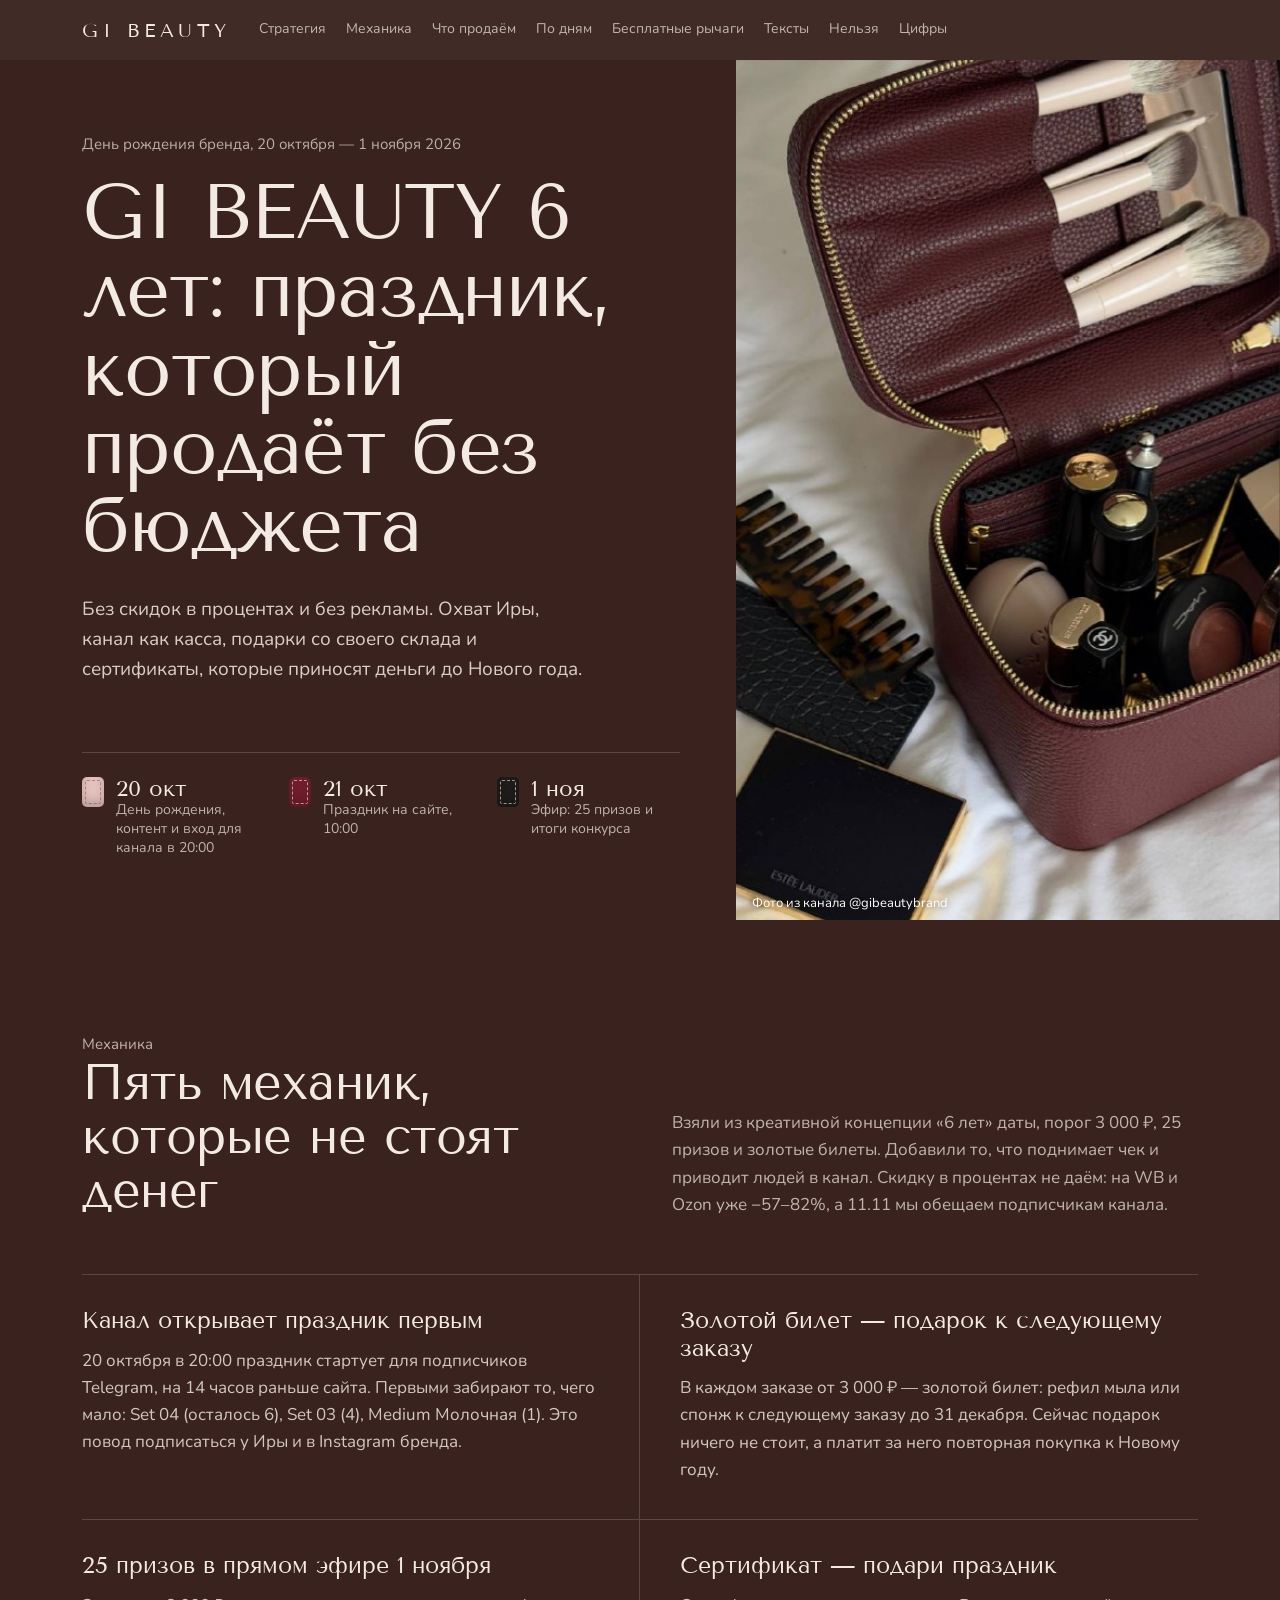
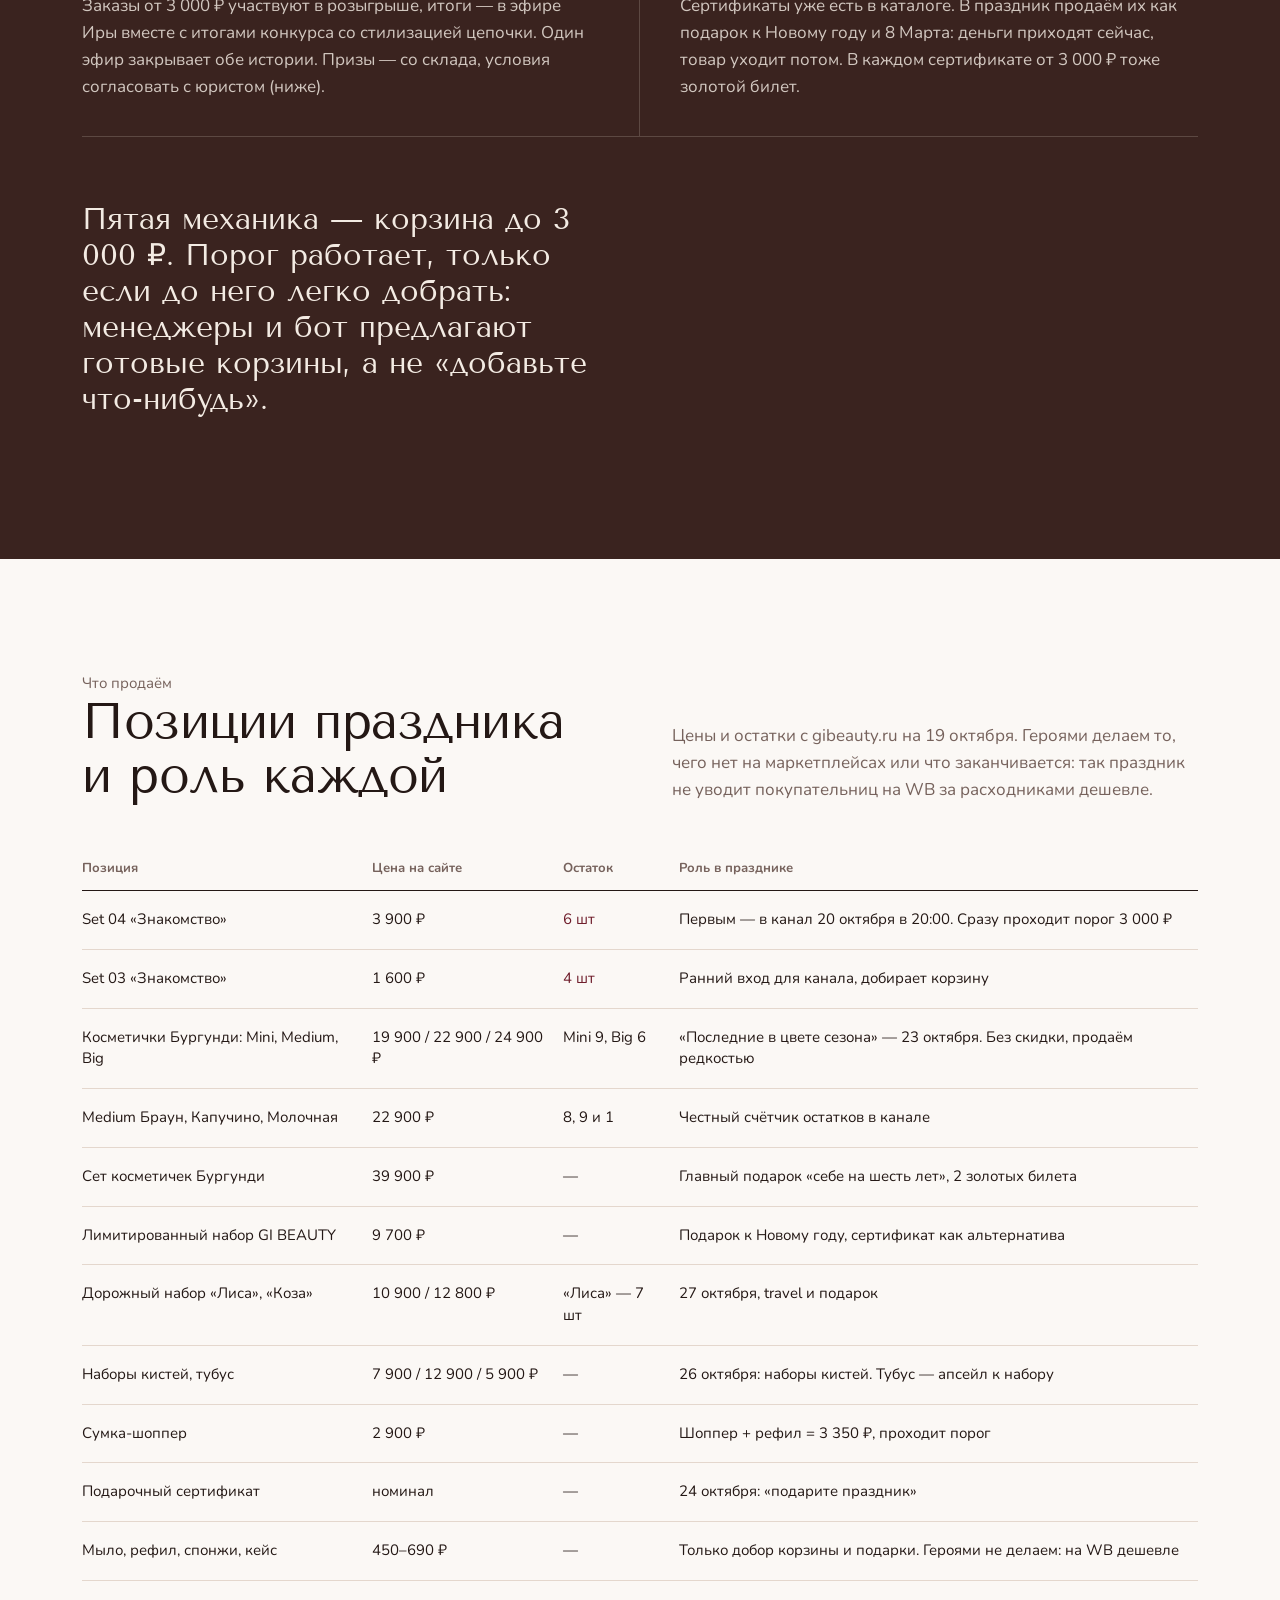
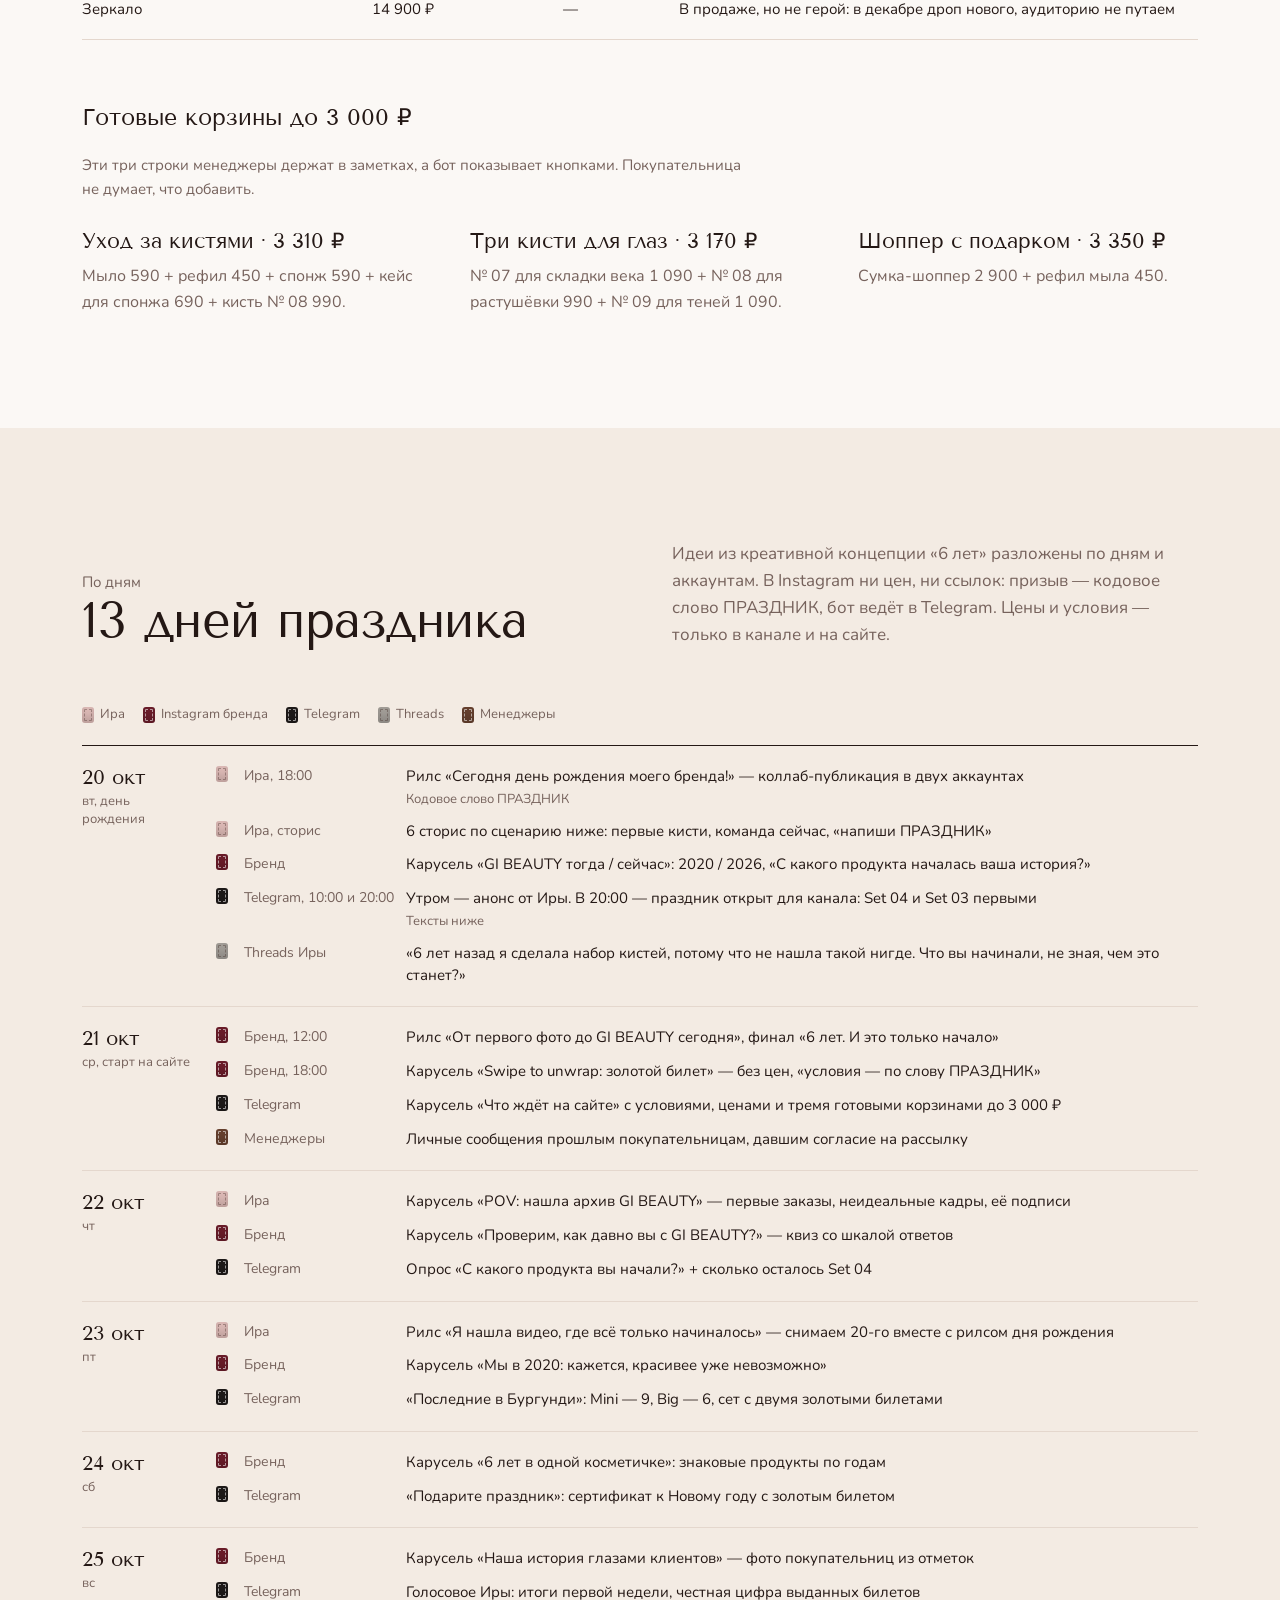
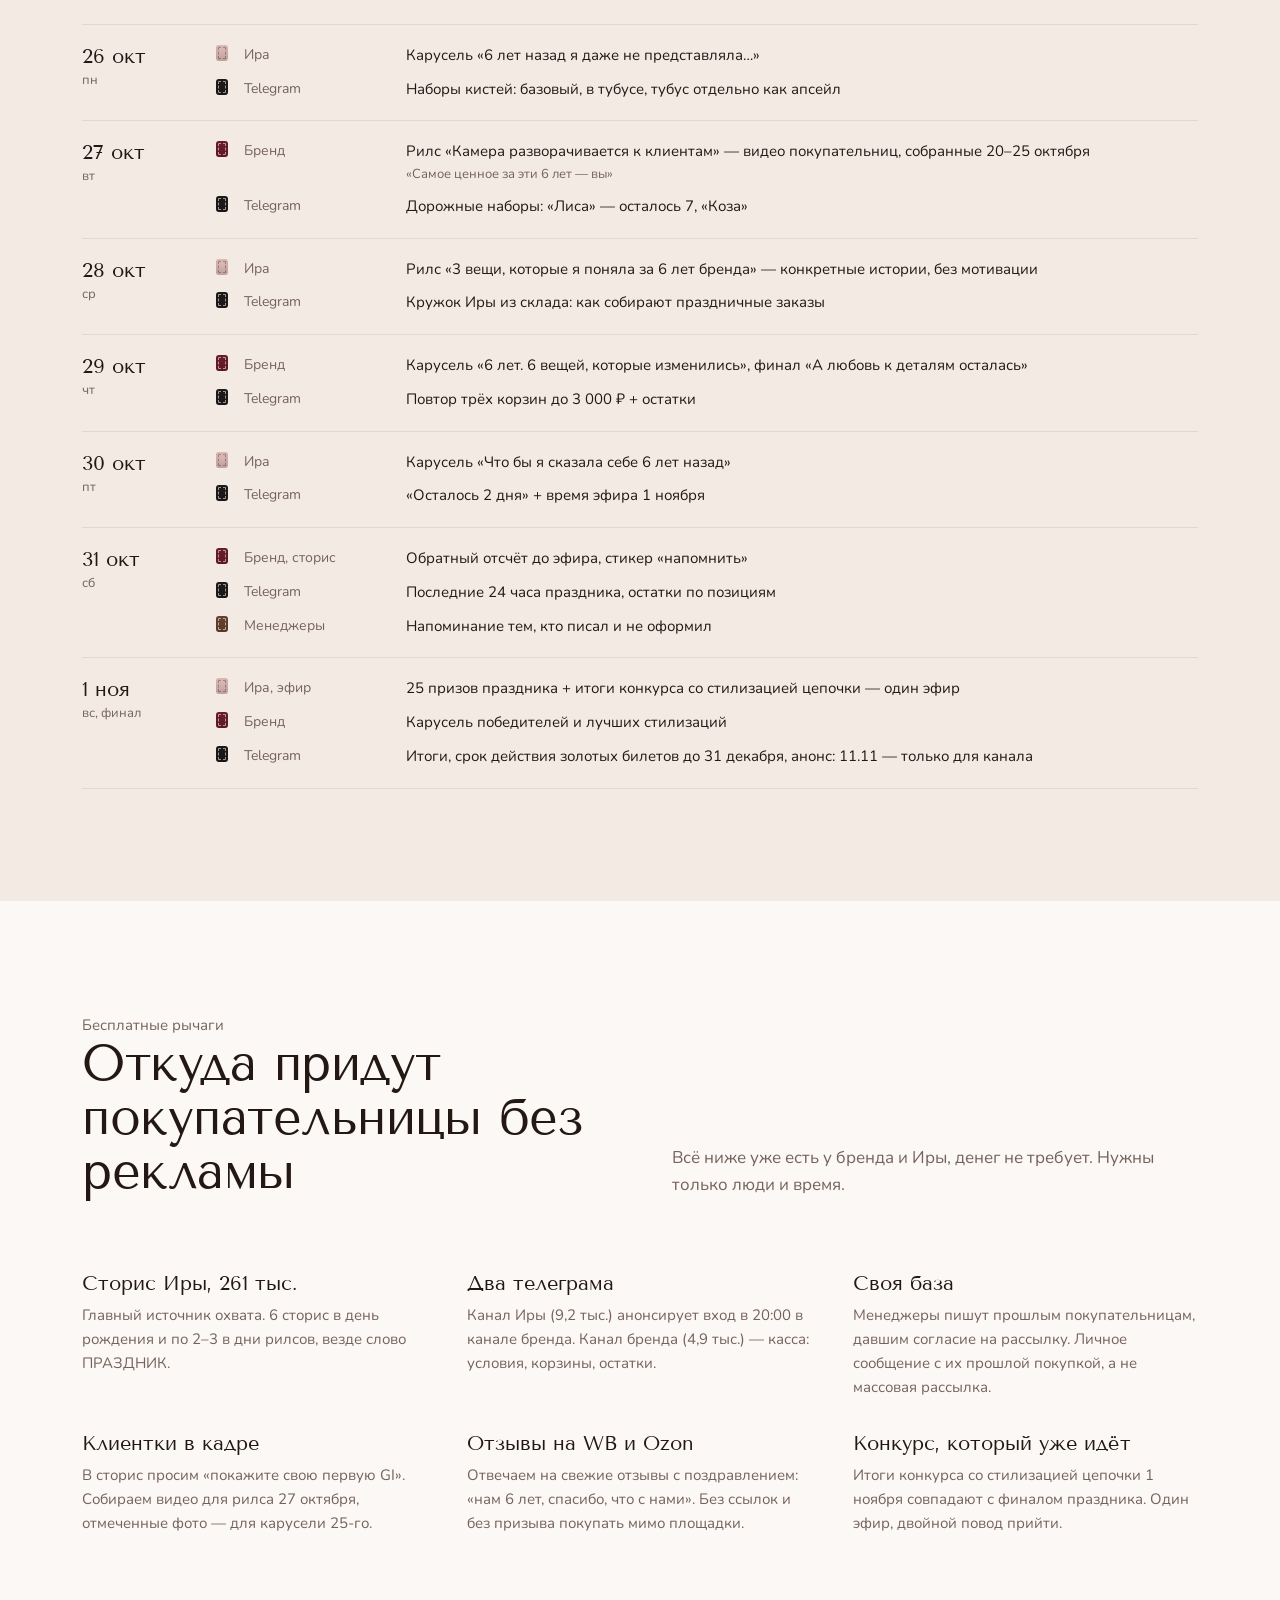
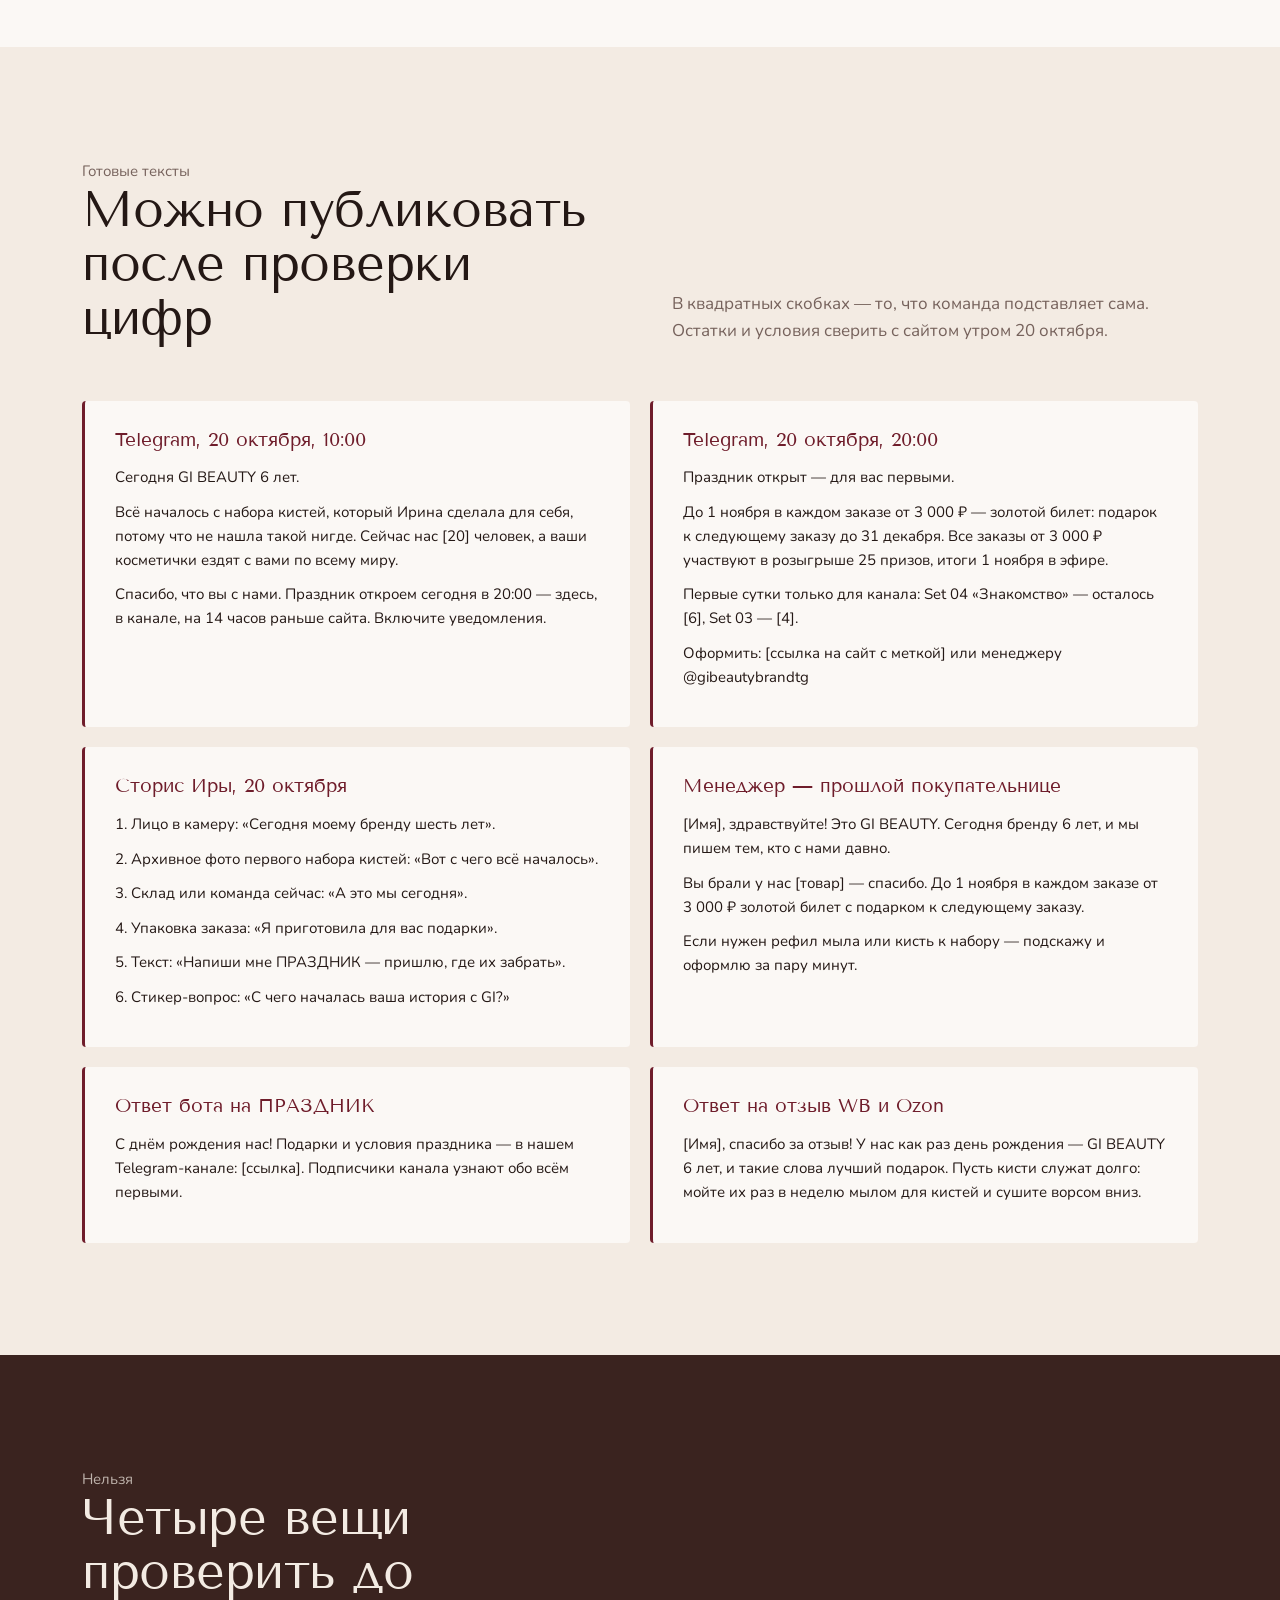
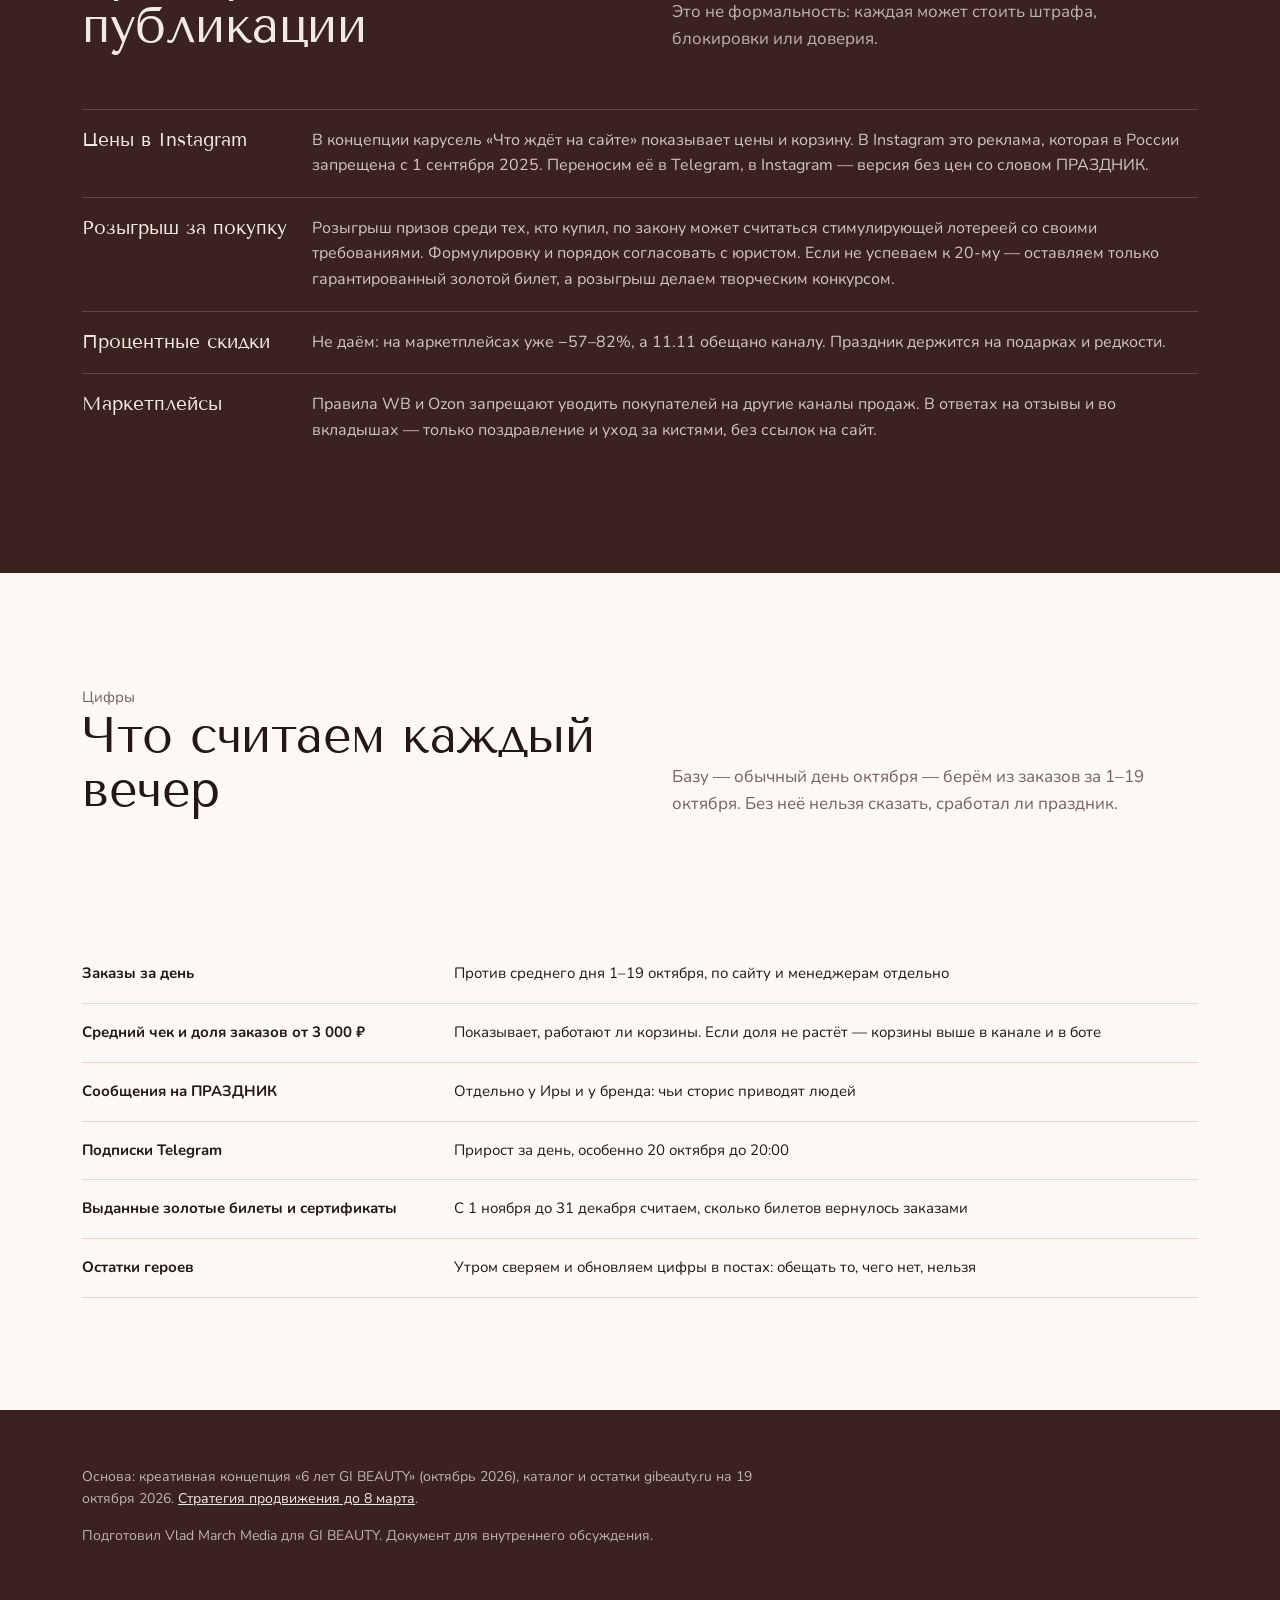
==== commit bb22c4cd: "6 лет: рилс Иры в 18:00, после съёмочного блока Co-Authored-By: Claude Opus 5.5 <noreply@anthropic.c" ====
--- a/6-let.html
+++ b/6-let.html
@@ -136,7 +136,7 @@
     </div>
     <div class="days">
       <div class="day"><div class="day-date">20 окт<small>вт, день рождения</small></div><div class="items">
-        <div class="item"><i class="sw sm c-ira light"></i><span class="where">Ира, 12:00</span><div>Рилс «Сегодня день рождения моего бренда!» — коллаб-публикация в двух аккаунтах<span class="cta">Кодовое слово ПРАЗДНИК</span></div></div>
+        <div class="item"><i class="sw sm c-ira light"></i><span class="where">Ира, 18:00</span><div>Рилс «Сегодня день рождения моего бренда!» — коллаб-публикация в двух аккаунтах<span class="cta">Кодовое слово ПРАЗДНИК</span></div></div>
         <div class="item"><i class="sw sm c-ira light"></i><span class="where">Ира, сторис</span><div>6 сторис по сценарию ниже: первые кисти, команда сейчас, «напиши ПРАЗДНИК»</div></div>
         <div class="item"><i class="sw sm c-ig"></i><span class="where">Бренд</span><div>Карусель «GI BEAUTY тогда / сейчас»: 2020 / 2026, «С какого продукта началась ваша история?»</div></div>
         <div class="item"><i class="sw sm c-tg"></i><span class="where">Telegram, 10:00 и 20:00</span><div>Утром — анонс от Иры. В 20:00 — праздник открыт для канала: Set 04 и Set 03 первыми<span class="cta">Тексты ниже</span></div></div>
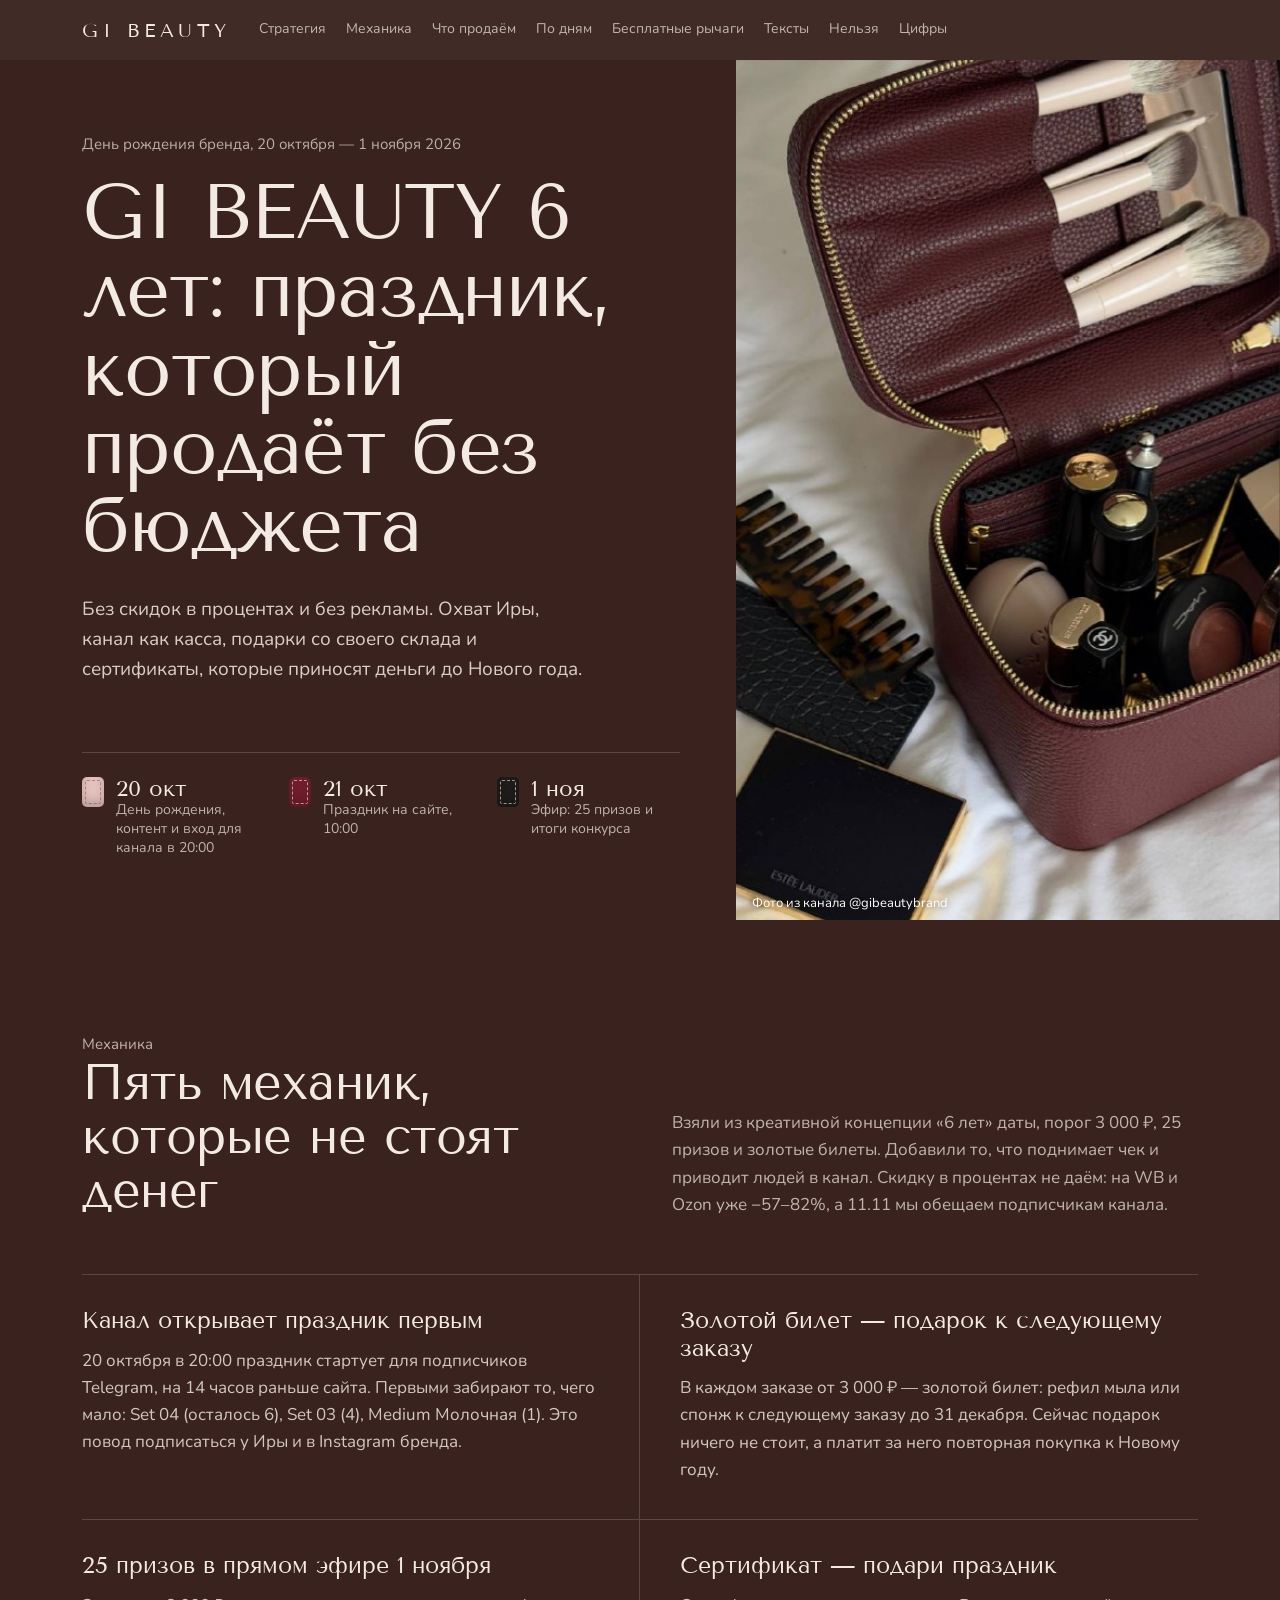
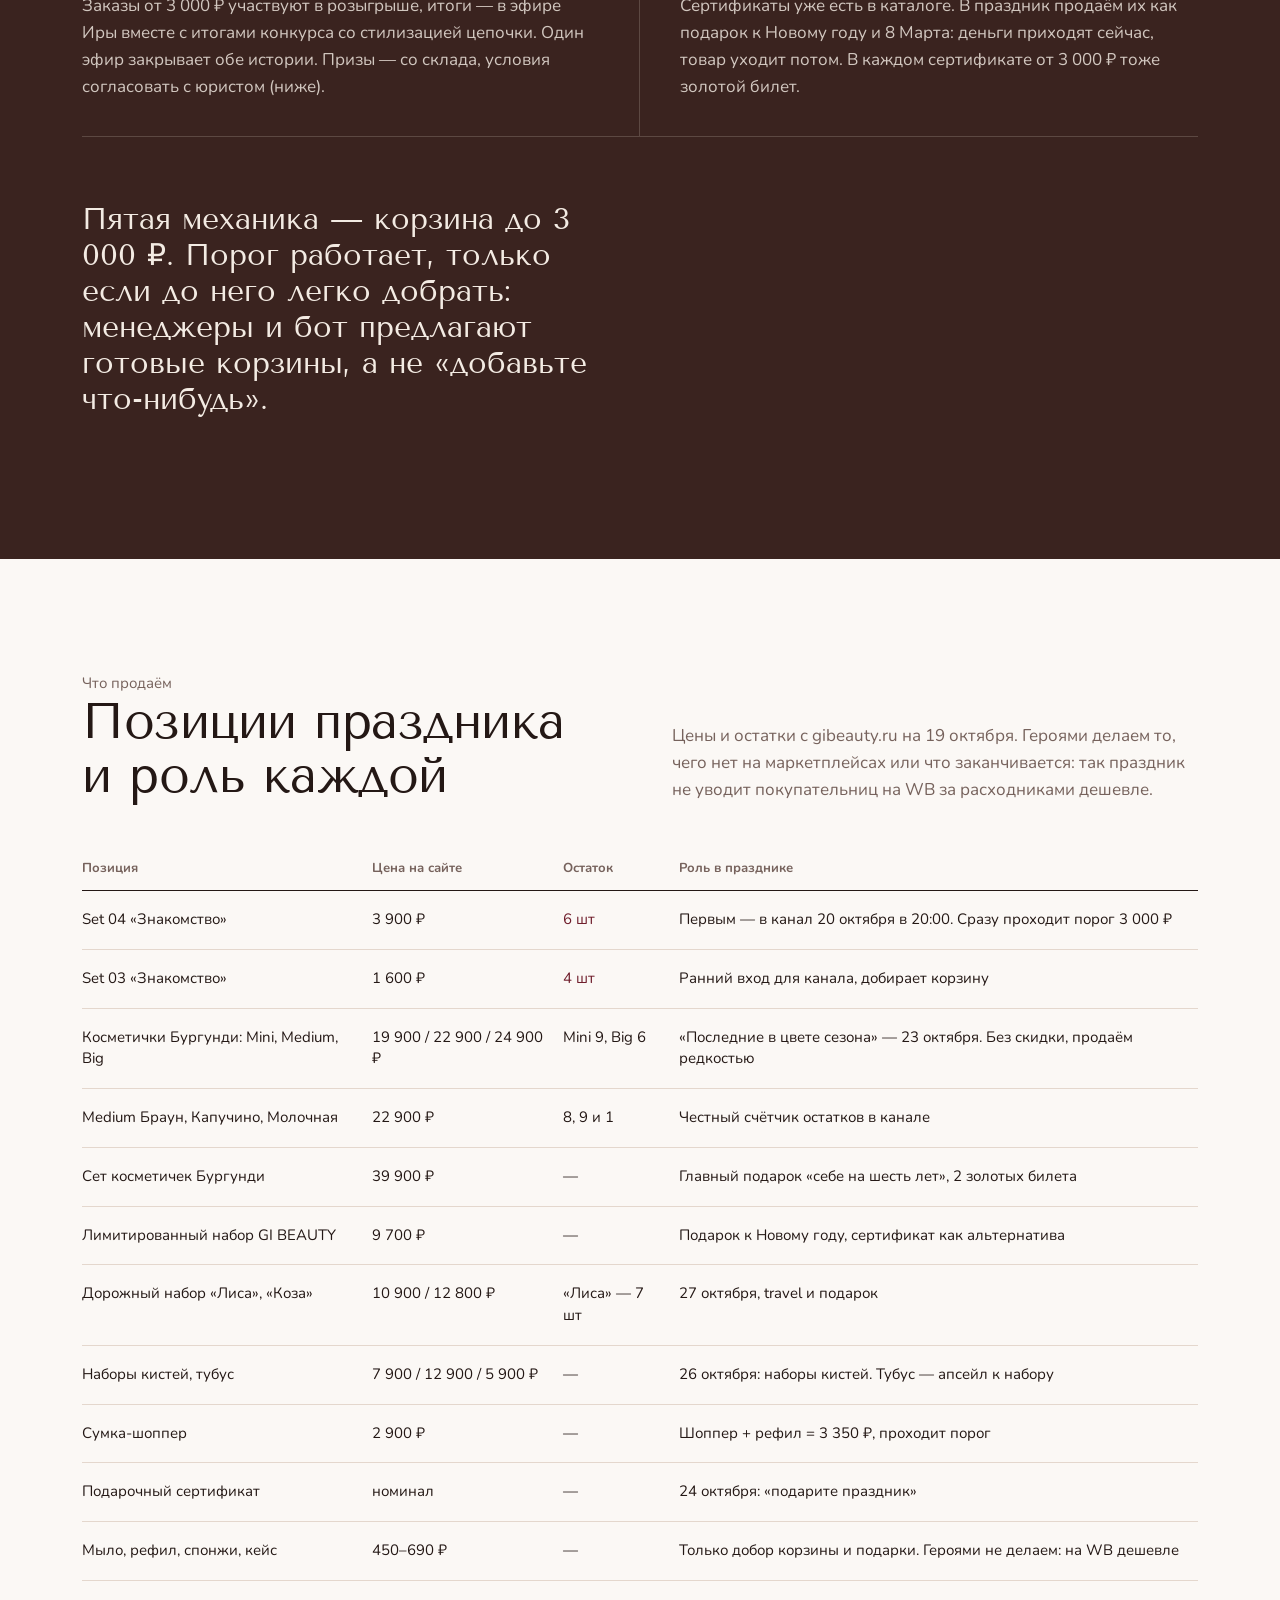
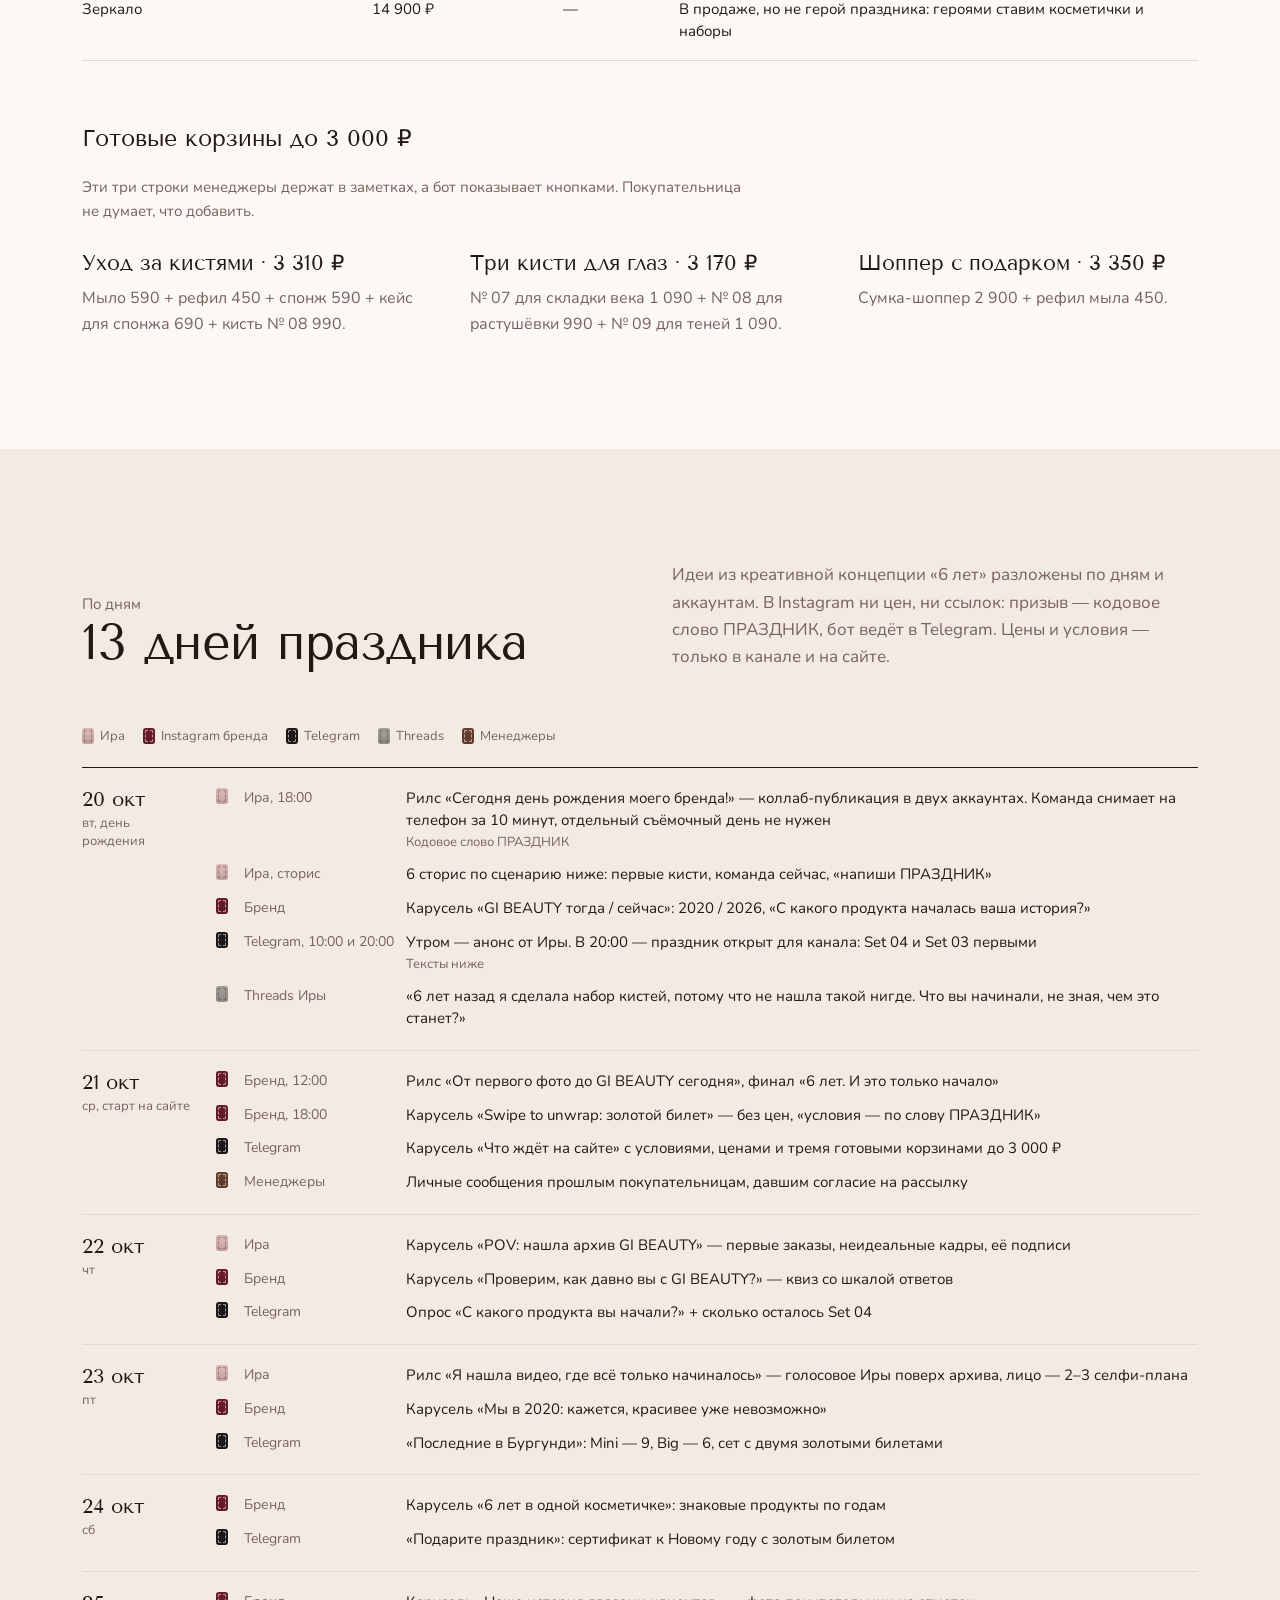
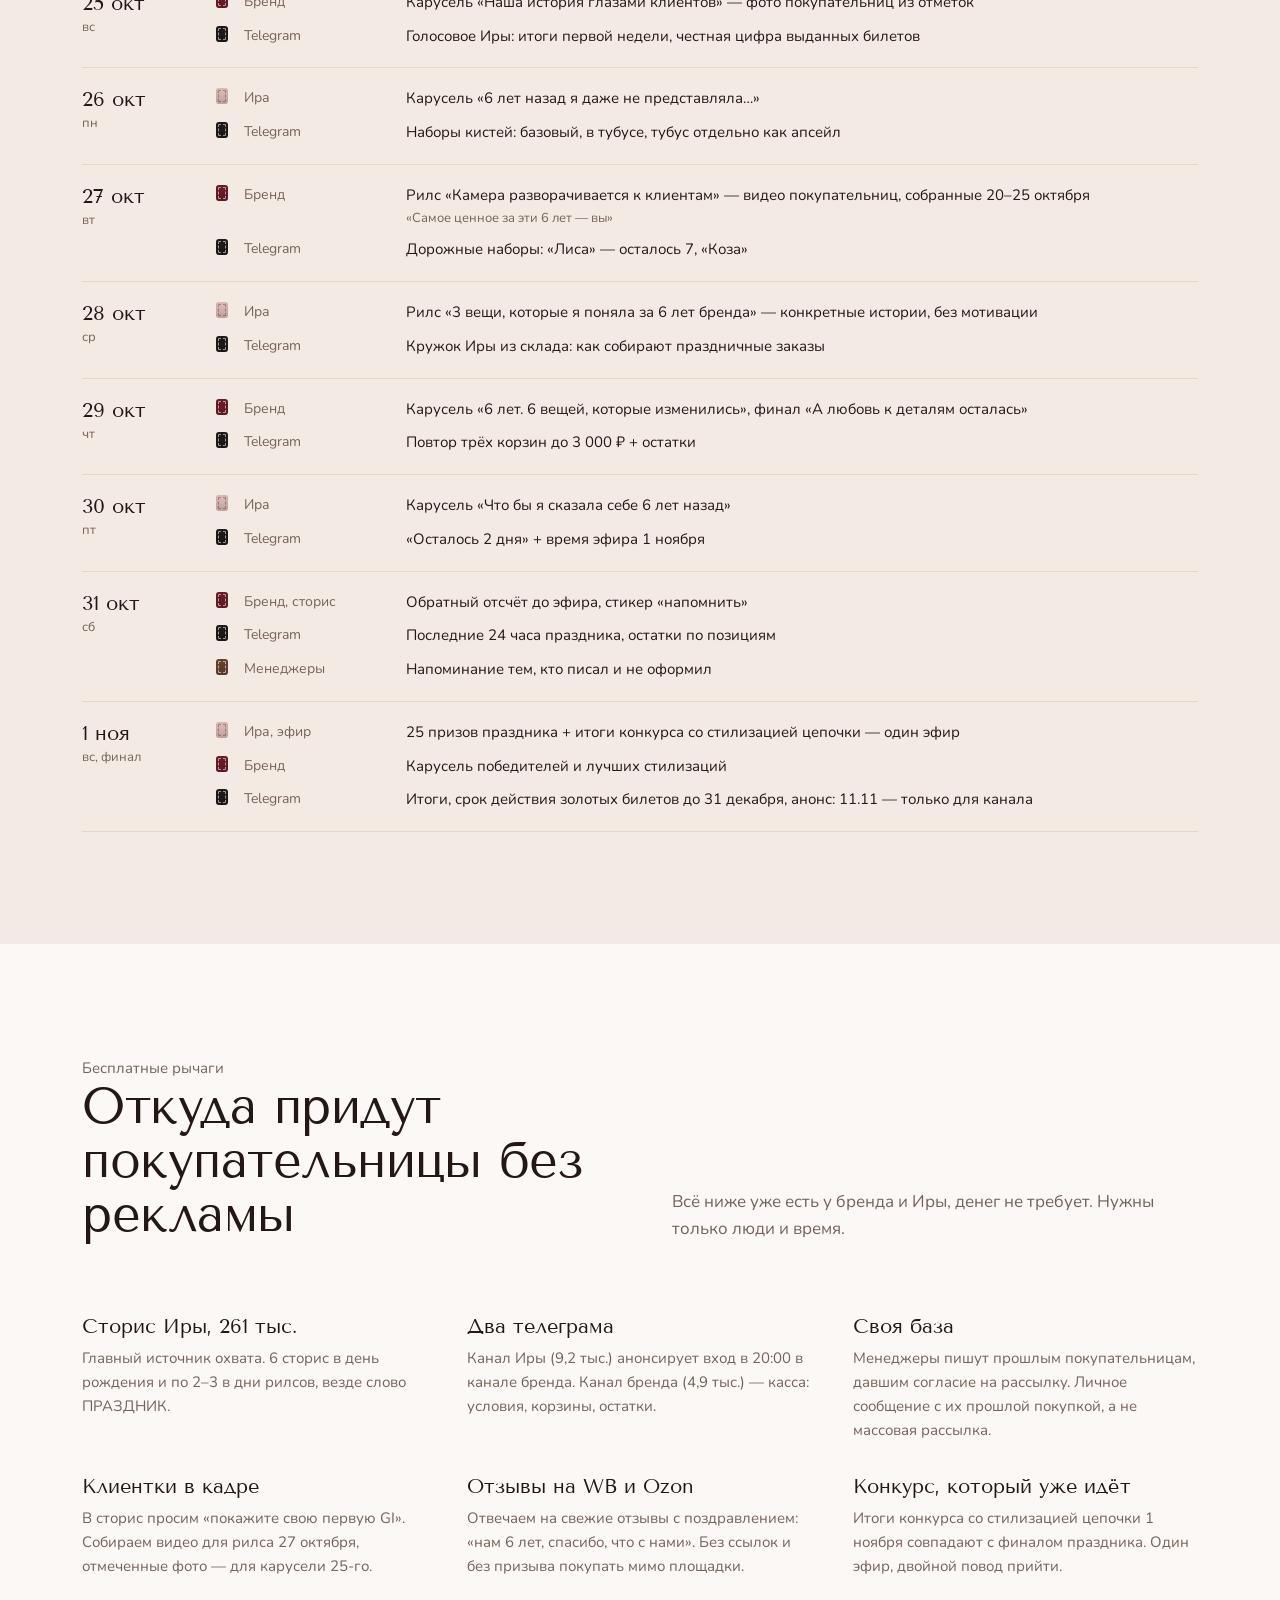
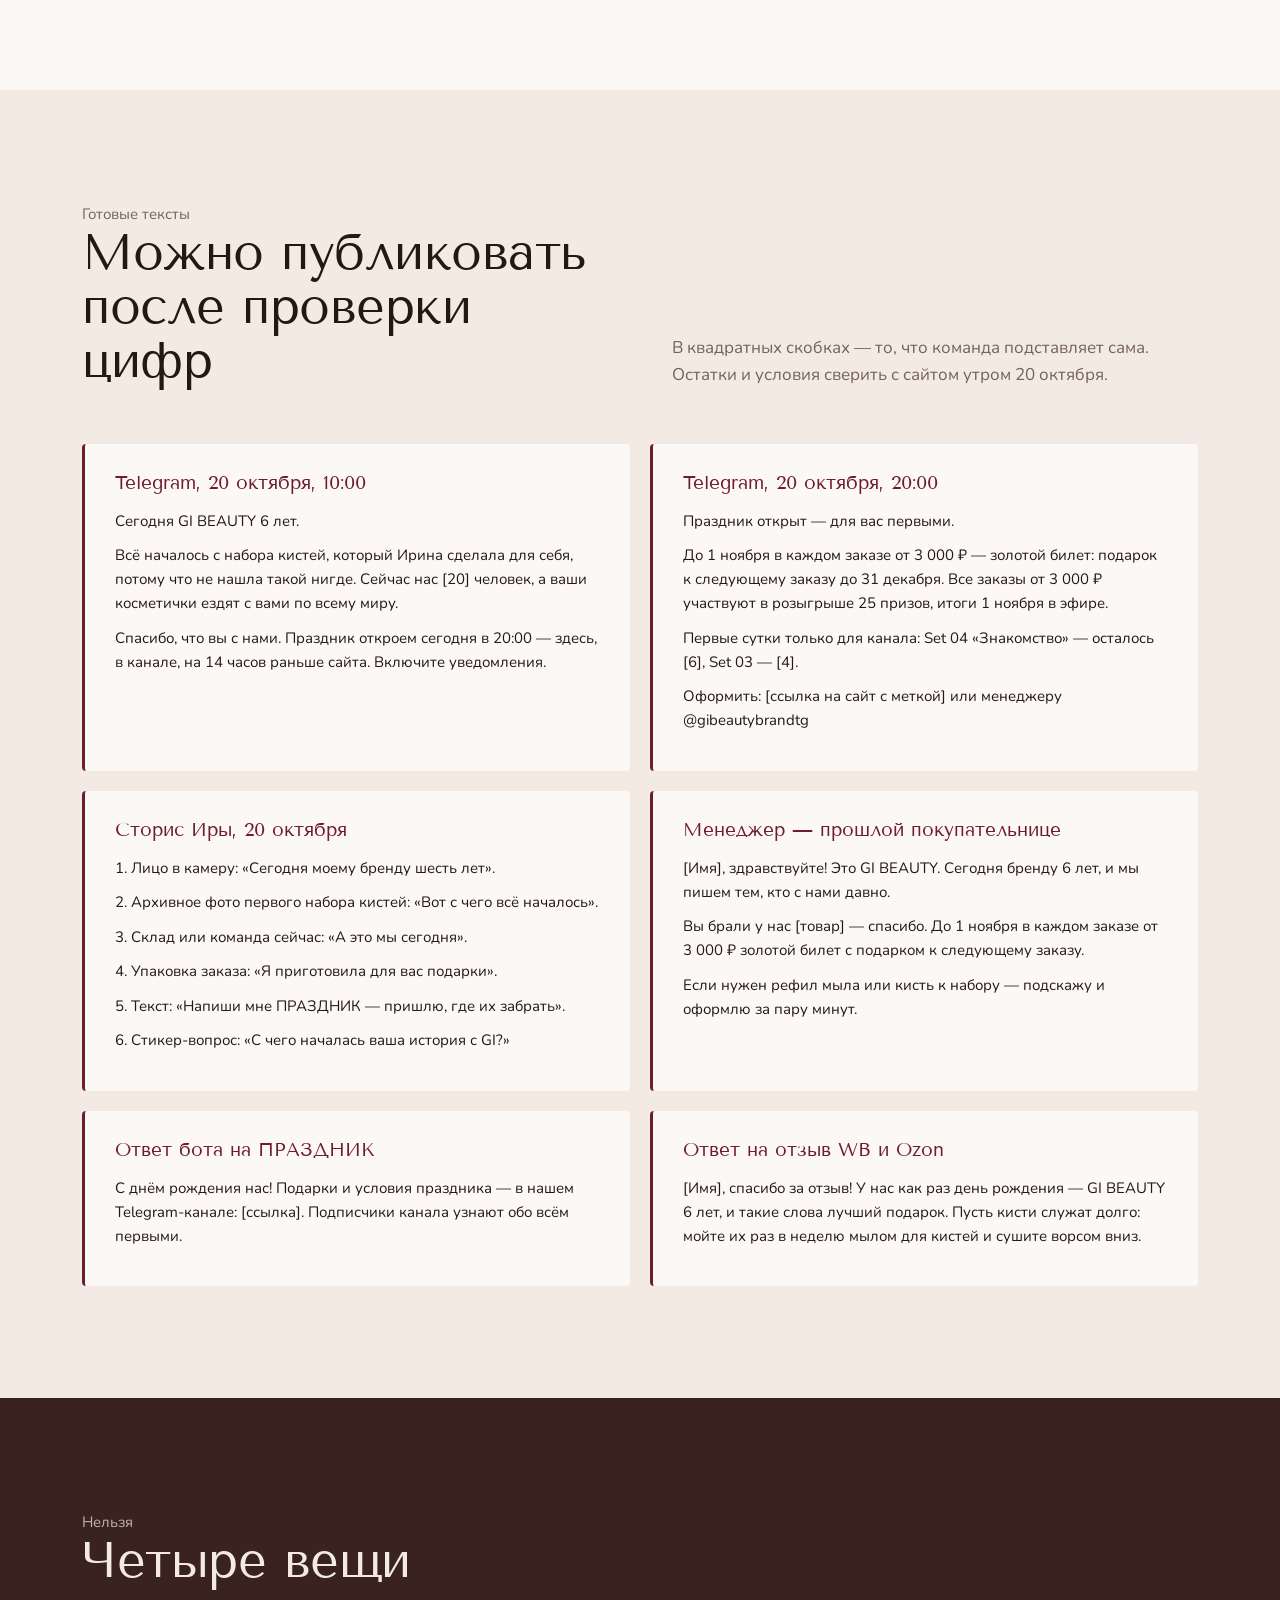
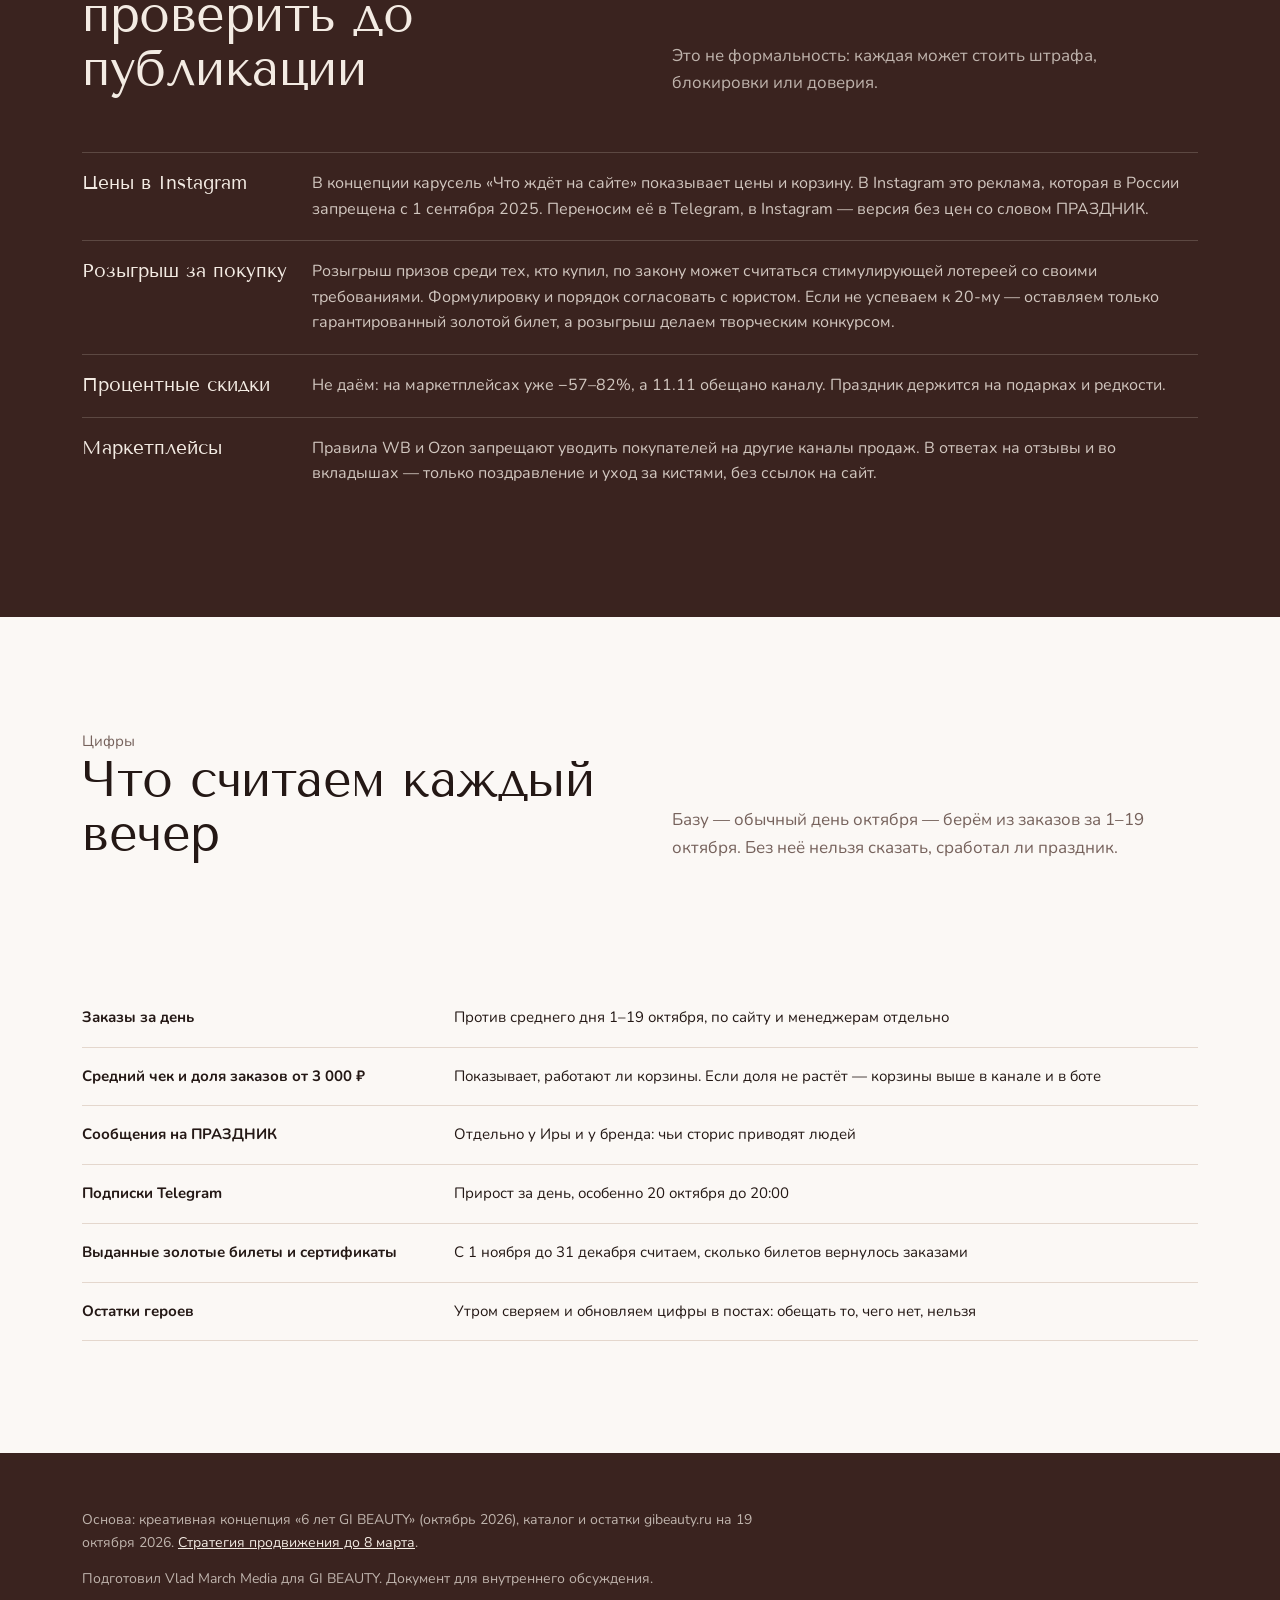
==== commit 972ba5cd: "Убрать дроп зеркала и сериал «Миллион на зеркало»: новый цвет вместо них Co-Authored-By: Claude Opus" ====
--- a/6-let.html
+++ b/6-let.html
@@ -9,7 +9,7 @@
 <link rel="preconnect" href="https://fonts.googleapis.com">
 <link rel="preconnect" href="https://fonts.gstatic.com" crossorigin>
 <link href="https://fonts.googleapis.com/css2?family=Nunito:wght@400;600;700&family=Tenor+Sans&display=swap" rel="stylesheet">
-<link rel="stylesheet" href="style.css?v=6">
+<link rel="stylesheet" href="style.css?v=7">
 </head>
 <body>
 
@@ -103,7 +103,7 @@
           <tr><td>Сумка-шоппер</td><td>2 900 ₽</td><td>—</td><td>Шоппер + рефил = 3 350 ₽, проходит порог</td></tr>
           <tr><td>Подарочный сертификат</td><td>номинал</td><td>—</td><td>24 октября: «подарите праздник»</td></tr>
           <tr><td>Мыло, рефил, спонжи, кейс</td><td>450–690 ₽</td><td>—</td><td>Только добор корзины и подарки. Героями не делаем: на WB дешевле</td></tr>
-          <tr><td>Зеркало</td><td>14 900 ₽</td><td>—</td><td>В продаже, но не герой: в декабре дроп нового, аудиторию не путаем</td></tr>
+          <tr><td>Зеркало</td><td>14 900 ₽</td><td>—</td><td>В продаже, но не герой праздника: героями ставим косметички и наборы</td></tr>
         </tbody>
       </table>
     </div>
@@ -136,7 +136,7 @@
     </div>
     <div class="days">
       <div class="day"><div class="day-date">20 окт<small>вт, день рождения</small></div><div class="items">
-        <div class="item"><i class="sw sm c-ira light"></i><span class="where">Ира, 18:00</span><div>Рилс «Сегодня день рождения моего бренда!» — коллаб-публикация в двух аккаунтах<span class="cta">Кодовое слово ПРАЗДНИК</span></div></div>
+        <div class="item"><i class="sw sm c-ira light"></i><span class="where">Ира, 18:00</span><div>Рилс «Сегодня день рождения моего бренда!» — коллаб-публикация в двух аккаунтах. Команда снимает на телефон за 10 минут, отдельный съёмочный день не нужен<span class="cta">Кодовое слово ПРАЗДНИК</span></div></div>
         <div class="item"><i class="sw sm c-ira light"></i><span class="where">Ира, сторис</span><div>6 сторис по сценарию ниже: первые кисти, команда сейчас, «напиши ПРАЗДНИК»</div></div>
         <div class="item"><i class="sw sm c-ig"></i><span class="where">Бренд</span><div>Карусель «GI BEAUTY тогда / сейчас»: 2020 / 2026, «С какого продукта началась ваша история?»</div></div>
         <div class="item"><i class="sw sm c-tg"></i><span class="where">Telegram, 10:00 и 20:00</span><div>Утром — анонс от Иры. В 20:00 — праздник открыт для канала: Set 04 и Set 03 первыми<span class="cta">Тексты ниже</span></div></div>
@@ -154,7 +154,7 @@
         <div class="item"><i class="sw sm c-tg"></i><span class="where">Telegram</span><div>Опрос «С какого продукта вы начали?» + сколько осталось Set 04</div></div>
       </div></div>
       <div class="day"><div class="day-date">23 окт<small>пт</small></div><div class="items">
-        <div class="item"><i class="sw sm c-ira light"></i><span class="where">Ира</span><div>Рилс «Я нашла видео, где всё только начиналось» — снимаем 20-го вместе с рилсом дня рождения</div></div>
+        <div class="item"><i class="sw sm c-ira light"></i><span class="where">Ира</span><div>Рилс «Я нашла видео, где всё только начиналось» — голосовое Иры поверх архива, лицо — 2–3 селфи-плана</div></div>
         <div class="item"><i class="sw sm c-ig"></i><span class="where">Бренд</span><div>Карусель «Мы в 2020: кажется, красивее уже невозможно»</div></div>
         <div class="item"><i class="sw sm c-tg"></i><span class="where">Telegram</span><div>«Последние в Бургунди»: Mini — 9, Big — 6, сет с двумя золотыми билетами</div></div>
       </div></div>
